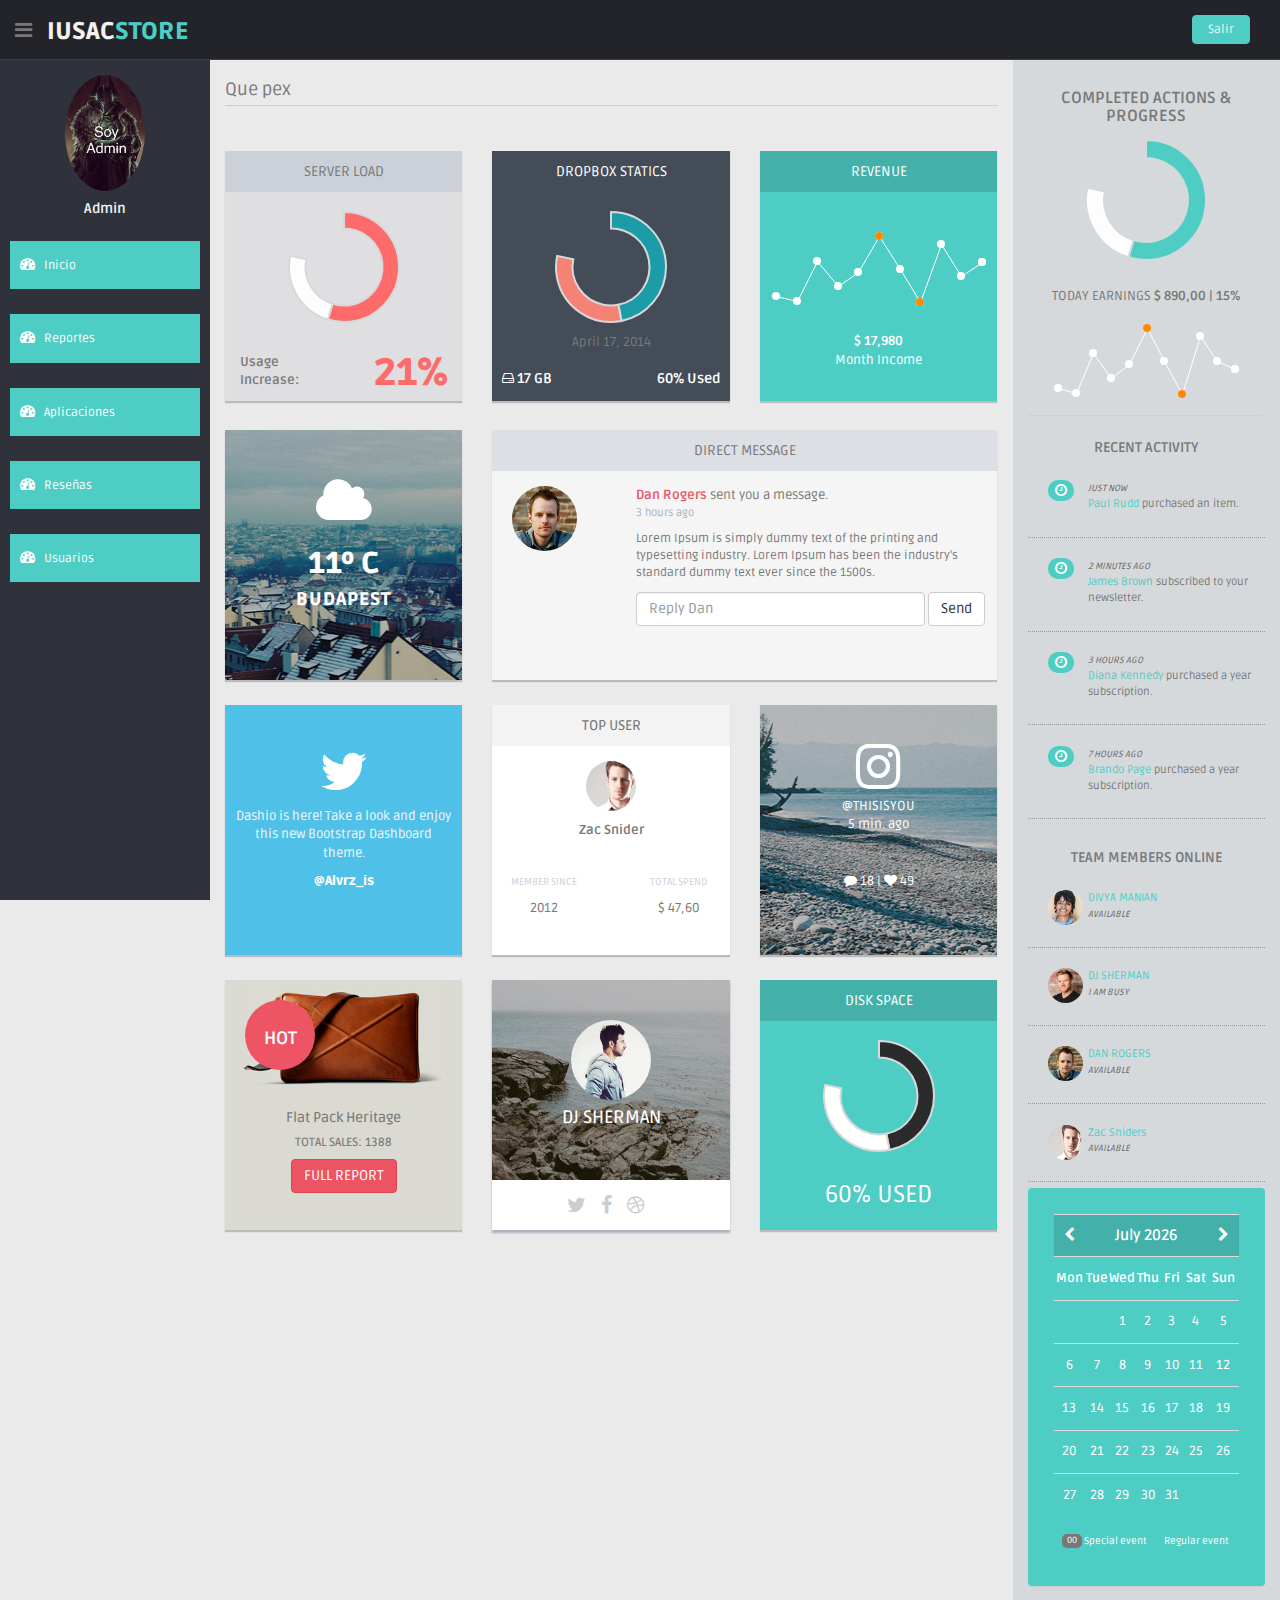
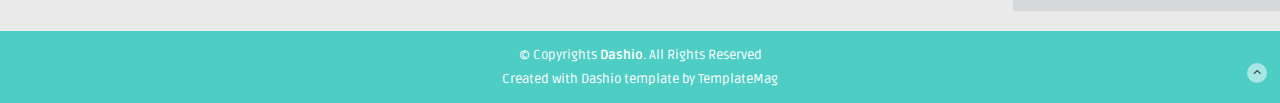
==== DashAdmin/index.html @ 2b1294bf "Front" ====
<!DOCTYPE html>
<html lang="en">

<head>
  <meta charset="utf-8">
  <meta name="viewport" content="width=device-width, initial-scale=1.0">
  <meta name="description" content="">
  <meta name="author" content="Dashboard">
  <meta name="keyword" content="Dashboard, Bootstrap, Admin, Template, Theme, Responsive, Fluid, Retina">
  <title>iUSAC</title>

  <!-- Favicons -->
  <link href="img/favicon.png" rel="icon">
  <link href="img/apple-touch-icon.png" rel="apple-touch-icon">

  <!-- Bootstrap core CSS -->
  <link href="lib/bootstrap/css/bootstrap.min.css" rel="stylesheet">
  <!--external css-->
  <link href="lib/font-awesome/css/font-awesome.css" rel="stylesheet" />
  <link rel="stylesheet" type="text/css" href="css/zabuto_calendar.css">
  <link rel="stylesheet" type="text/css" href="lib/gritter/css/jquery.gritter.css" />
  <!-- Custom styles for this template -->
  <link href="css/style.css" rel="stylesheet">
  <link href="css/style-responsive.css" rel="stylesheet">
  <script src="lib/chart-master/Chart.js"></script>

  <!-- =======================================================
    Template Name: Dashio
    Template URL: https://templatemag.com/dashio-bootstrap-admin-template/
    Author: TemplateMag.com
    License: https://templatemag.com/license/
  ======================================================= -->
</head>

<body>
  <section id="container">
    <!-- **********************************************************************************************************************************************************
        TOP BAR CONTENT & NOTIFICATIONS
        *********************************************************************************************************************************************************** -->
    <!--header start-->
    <header class="header black-bg">
      <div class="sidebar-toggle-box">
        <div class="fa fa-bars tooltips" data-placement="right" data-original-title="Toggle Navigation"></div>
      </div>
      <!--logo start-->
      <a href="index.html" class="logo"><b>iUSAC<span>STORE</span></b></a>
      <!--logo end-->
        <!--  notification start -->
        
        <!--  notification end -->
      </div>
      <div class="top-menu">
        <ul class="nav pull-right top-menu">
          <li><a class="logout" href="../Login/login.html">Salir</a></li>
        </ul>
      </div>
    </header>
    <!--header end-->
    <!-- **********************************************************************************************************************************************************
        MAIN SIDEBAR MENU
        *********************************************************************************************************************************************************** -->
    <!--sidebar start-->
    <aside>
      <div id="sidebar" class="nav-collapse ">
        <!-- sidebar menu start-->
        <ul class="sidebar-menu" id="nav-accordion">
          <p class="centered"><a href="profile.html"><img src="img/ui-sam.jpg" class="img-circle" width="80"></a></p>
          <h5 class="centered">Admin</h5>
          <li class="mt">
            <a class="active" href="index.html">
              <i class="fa fa-dashboard"></i>
              <span>Inicio</span>
              </a>
          </li>
          <li class="mt">
            <a class="active" href="Reportes.html">
              <i class="fa fa-dashboard"></i>
              <span>Reportes</span>
              </a>
          </li>
          <li class="mt">
            <a class="active" href="App.html">
              <i class="fa fa-dashboard"></i>
              <span>Aplicaciones</span>
              </a>
          </li>
          <li class="mt">
            <a class="active" href="Reseña.html">
              <i class="fa fa-dashboard"></i>
              <span>Reseñas</span>
              </a>
          </li>
          <li class="mt">
            <a class="active" href="Usuarios.html">
              <i class="fa fa-dashboard"></i>
              <span>Usuarios</span>
              </a>
          </li>
          
        </ul>
        <!-- sidebar menu end-->
      </div>
    </aside>
    <!--sidebar end-->
    <!-- **********************************************************************************************************************************************************
        MAIN CONTENT
        *********************************************************************************************************************************************************** -->
    <!--main content start-->
    <section id="main-content">
      <section class="wrapper">
        <div class="row">
          <div class="col-lg-9 main-chart">
            <!--CUSTOM CHART START -->
            <div class="border-head">
              <h3>Que pex</h3>
            </div>
            
            <!--custom chart end-->
            <div class="row mt">
              <!-- SERVER STATUS PANELS -->
              <div class="col-md-4 col-sm-4 mb">
                <div class="grey-panel pn donut-chart">
                  <div class="grey-header">
                    <h5>SERVER LOAD</h5>
                  </div>
                  <canvas id="serverstatus01" height="120" width="120"></canvas>
                  <script>
                    var doughnutData = [{
                        value: 70,
                        color: "#FF6B6B"
                      },
                      {
                        value: 30,
                        color: "#fdfdfd"
                      }
                    ];
                    var myDoughnut = new Chart(document.getElementById("serverstatus01").getContext("2d")).Doughnut(doughnutData);
                  </script>
                  <div class="row">
                    <div class="col-sm-6 col-xs-6 goleft">
                      <p>Usage<br/>Increase:</p>
                    </div>
                    <div class="col-sm-6 col-xs-6">
                      <h2>21%</h2>
                    </div>
                  </div>
                </div>
                <!-- /grey-panel -->
              </div>
              <!-- /col-md-4-->
              <div class="col-md-4 col-sm-4 mb">
                <div class="darkblue-panel pn">
                  <div class="darkblue-header">
                    <h5>DROPBOX STATICS</h5>
                  </div>
                  <canvas id="serverstatus02" height="120" width="120"></canvas>
                  <script>
                    var doughnutData = [{
                        value: 60,
                        color: "#1c9ca7"
                      },
                      {
                        value: 40,
                        color: "#f68275"
                      }
                    ];
                    var myDoughnut = new Chart(document.getElementById("serverstatus02").getContext("2d")).Doughnut(doughnutData);
                  </script>
                  <p>April 17, 2014</p>
                  <footer>
                    <div class="pull-left">
                      <h5><i class="fa fa-hdd-o"></i> 17 GB</h5>
                    </div>
                    <div class="pull-right">
                      <h5>60% Used</h5>
                    </div>
                  </footer>
                </div>
                <!--  /darkblue panel -->
              </div>
              <!-- /col-md-4 -->
              <div class="col-md-4 col-sm-4 mb">
                <!-- REVENUE PANEL -->
                <div class="green-panel pn">
                  <div class="green-header">
                    <h5>REVENUE</h5>
                  </div>
                  <div class="chart mt">
                    <div class="sparkline" data-type="line" data-resize="true" data-height="75" data-width="90%" data-line-width="1" data-line-color="#fff" data-spot-color="#fff" data-fill-color="" data-highlight-line-color="#fff" data-spot-radius="4" data-data="[200,135,667,333,526,996,564,123,890,464,655]"></div>
                  </div>
                  <p class="mt"><b>$ 17,980</b><br/>Month Income</p>
                </div>
              </div>
              <!-- /col-md-4 -->
            </div>
            <!-- /row -->
            <div class="row">
              <!-- WEATHER PANEL -->
              <div class="col-md-4 mb">
                <div class="weather pn">
                  <i class="fa fa-cloud fa-4x"></i>
                  <h2>11º C</h2>
                  <h4>BUDAPEST</h4>
                </div>
              </div>
              <!-- /col-md-4-->
              <!-- DIRECT MESSAGE PANEL -->
              <div class="col-md-8 mb">
                <div class="message-p pn">
                  <div class="message-header">
                    <h5>DIRECT MESSAGE</h5>
                  </div>
                  <div class="row">
                    <div class="col-md-3 centered hidden-sm hidden-xs">
                      <img src="img/ui-danro.jpg" class="img-circle" width="65">
                    </div>
                    <div class="col-md-9">
                      <p>
                        <name>Dan Rogers</name>
                        sent you a message.
                      </p>
                      <p class="small">3 hours ago</p>
                      <p class="message">Lorem Ipsum is simply dummy text of the printing and typesetting industry. Lorem Ipsum has been the industry's standard dummy text ever since the 1500s.</p>
                      <form class="form-inline" role="form">
                        <div class="form-group">
                          <input type="text" class="form-control" id="exampleInputText" placeholder="Reply Dan">
                        </div>
                        <button type="submit" class="btn btn-default">Send</button>
                      </form>
                    </div>
                  </div>
                </div>
                <!-- /Message Panel-->
              </div>
              <!-- /col-md-8  -->
            </div>
            <div class="row">
              <!-- TWITTER PANEL -->
              <div class="col-md-4 mb">
                <div class="twitter-panel pn">
                  <i class="fa fa-twitter fa-4x"></i>
                  <p>Dashio is here! Take a look and enjoy this new Bootstrap Dashboard theme.</p>
                  <p class="user">@Alvrz_is</p>
                </div>
              </div>
              <!-- /col-md-4 -->
              <div class="col-md-4 mb">
                <!-- WHITE PANEL - TOP USER -->
                <div class="white-panel pn">
                  <div class="white-header">
                    <h5>TOP USER</h5>
                  </div>
                  <p><img src="img/ui-zac.jpg" class="img-circle" width="50"></p>
                  <p><b>Zac Snider</b></p>
                  <div class="row">
                    <div class="col-md-6">
                      <p class="small mt">MEMBER SINCE</p>
                      <p>2012</p>
                    </div>
                    <div class="col-md-6">
                      <p class="small mt">TOTAL SPEND</p>
                      <p>$ 47,60</p>
                    </div>
                  </div>
                </div>
              </div>
              <!-- /col-md-4 -->
              <div class="col-md-4 mb">
                <!-- INSTAGRAM PANEL -->
                <div class="instagram-panel pn">
                  <i class="fa fa-instagram fa-4x"></i>
                  <p>@THISISYOU<br/> 5 min. ago
                  </p>
                  <p><i class="fa fa-comment"></i> 18 | <i class="fa fa-heart"></i> 49</p>
                </div>
              </div>
              <!-- /col-md-4 -->
            </div>
            <!-- /row -->
            <div class="row">
              <div class="col-lg-4 col-md-4 col-sm-4 mb">
                <div class="product-panel-2 pn">
                  <div class="badge badge-hot">HOT</div>
                  <img src="img/product.jpg" width="200" alt="">
                  <h5 class="mt">Flat Pack Heritage</h5>
                  <h6>TOTAL SALES: 1388</h6>
                  <button class="btn btn-small btn-theme04">FULL REPORT</button>
                </div>
              </div>
              <!-- /col-md-4 -->
              <!--  PROFILE 02 PANEL -->
              <div class="col-lg-4 col-md-4 col-sm-4 mb">
                <div class="content-panel pn">
                  <div id="profile-02">
                    <div class="user">
                      <img src="img/friends/fr-06.jpg" class="img-circle" width="80">
                      <h4>DJ SHERMAN</h4>
                    </div>
                  </div>
                  <div class="pr2-social centered">
                    <a href="#"><i class="fa fa-twitter"></i></a>
                    <a href="#"><i class="fa fa-facebook"></i></a>
                    <a href="#"><i class="fa fa-dribbble"></i></a>
                  </div>
                </div>
                <!-- /panel -->
              </div>
              <!--/ col-md-4 -->
              <div class="col-md-4 col-sm-4 mb">
                <div class="green-panel pn">
                  <div class="green-header">
                    <h5>DISK SPACE</h5>
                  </div>
                  <canvas id="serverstatus03" height="120" width="120"></canvas>
                  <script>
                    var doughnutData = [{
                        value: 60,
                        color: "#2b2b2b"
                      },
                      {
                        value: 40,
                        color: "#fffffd"
                      }
                    ];
                    var myDoughnut = new Chart(document.getElementById("serverstatus03").getContext("2d")).Doughnut(doughnutData);
                  </script>
                  <h3>60% USED</h3>
                </div>
              </div>
              <!-- /col-md-4 -->
            </div>
            <!-- /row -->
          </div>
          <!-- /col-lg-9 END SECTION MIDDLE -->
          <!-- **********************************************************************************************************************************************************
              RIGHT SIDEBAR CONTENT
              *********************************************************************************************************************************************************** -->
          <div class="col-lg-3 ds">
            <!--COMPLETED ACTIONS DONUTS CHART-->
            <div class="donut-main">
              <h4>COMPLETED ACTIONS & PROGRESS</h4>
              <canvas id="newchart" height="130" width="130"></canvas>
              <script>
                var doughnutData = [{
                    value: 70,
                    color: "#4ECDC4"
                  },
                  {
                    value: 30,
                    color: "#fdfdfd"
                  }
                ];
                var myDoughnut = new Chart(document.getElementById("newchart").getContext("2d")).Doughnut(doughnutData);
              </script>
            </div>
            <!--NEW EARNING STATS -->
            <div class="panel terques-chart">
              <div class="panel-body">
                <div class="chart">
                  <div class="centered">
                    <span>TODAY EARNINGS</span>
                    <strong>$ 890,00 | 15%</strong>
                  </div>
                  <br>
                  <div class="sparkline" data-type="line" data-resize="true" data-height="75" data-width="90%" data-line-width="1" data-line-color="#fff" data-spot-color="#fff" data-fill-color="" data-highlight-line-color="#fff" data-spot-radius="4" data-data="[200,135,667,333,526,996,564,123,890,564,455]"></div>
                </div>
              </div>
            </div>
            <!--new earning end-->
            <!-- RECENT ACTIVITIES SECTION -->
            <h4 class="centered mt">RECENT ACTIVITY</h4>
            <!-- First Activity -->
            <div class="desc">
              <div class="thumb">
                <span class="badge bg-theme"><i class="fa fa-clock-o"></i></span>
              </div>
              <div class="details">
                <p>
                  <muted>Just Now</muted>
                  <br/>
                  <a href="#">Paul Rudd</a> purchased an item.<br/>
                </p>
              </div>
            </div>
            <!-- Second Activity -->
            <div class="desc">
              <div class="thumb">
                <span class="badge bg-theme"><i class="fa fa-clock-o"></i></span>
              </div>
              <div class="details">
                <p>
                  <muted>2 Minutes Ago</muted>
                  <br/>
                  <a href="#">James Brown</a> subscribed to your newsletter.<br/>
                </p>
              </div>
            </div>
            <!-- Third Activity -->
            <div class="desc">
              <div class="thumb">
                <span class="badge bg-theme"><i class="fa fa-clock-o"></i></span>
              </div>
              <div class="details">
                <p>
                  <muted>3 Hours Ago</muted>
                  <br/>
                  <a href="#">Diana Kennedy</a> purchased a year subscription.<br/>
                </p>
              </div>
            </div>
            <!-- Fourth Activity -->
            <div class="desc">
              <div class="thumb">
                <span class="badge bg-theme"><i class="fa fa-clock-o"></i></span>
              </div>
              <div class="details">
                <p>
                  <muted>7 Hours Ago</muted>
                  <br/>
                  <a href="#">Brando Page</a> purchased a year subscription.<br/>
                </p>
              </div>
            </div>
            <!-- USERS ONLINE SECTION -->
            <h4 class="centered mt">TEAM MEMBERS ONLINE</h4>
            <!-- First Member -->
            <div class="desc">
              <div class="thumb">
                <img class="img-circle" src="img/ui-divya.jpg" width="35px" height="35px" align="">
              </div>
              <div class="details">
                <p>
                  <a href="#">DIVYA MANIAN</a><br/>
                  <muted>Available</muted>
                </p>
              </div>
            </div>
            <!-- Second Member -->
            <div class="desc">
              <div class="thumb">
                <img class="img-circle" src="img/ui-sherman.jpg" width="35px" height="35px" align="">
              </div>
              <div class="details">
                <p>
                  <a href="#">DJ SHERMAN</a><br/>
                  <muted>I am Busy</muted>
                </p>
              </div>
            </div>
            <!-- Third Member -->
            <div class="desc">
              <div class="thumb">
                <img class="img-circle" src="img/ui-danro.jpg" width="35px" height="35px" align="">
              </div>
              <div class="details">
                <p>
                  <a href="#">DAN ROGERS</a><br/>
                  <muted>Available</muted>
                </p>
              </div>
            </div>
            <!-- Fourth Member -->
            <div class="desc">
              <div class="thumb">
                <img class="img-circle" src="img/ui-zac.jpg" width="35px" height="35px" align="">
              </div>
              <div class="details">
                <p>
                  <a href="#">Zac Sniders</a><br/>
                  <muted>Available</muted>
                </p>
              </div>
            </div>
            <!-- CALENDAR-->
            <div id="calendar" class="mb">
              <div class="panel green-panel no-margin">
                <div class="panel-body">
                  <div id="date-popover" class="popover top" style="cursor: pointer; disadding: block; margin-left: 33%; margin-top: -50px; width: 175px;">
                    <div class="arrow"></div>
                    <h3 class="popover-title" style="disadding: none;"></h3>
                    <div id="date-popover-content" class="popover-content"></div>
                  </div>
                  <div id="my-calendar"></div>
                </div>
              </div>
            </div>
            <!-- / calendar -->
          </div>
          <!-- /col-lg-3 -->
        </div>
        <!-- /row -->
      </section>
    </section>
    <!--main content end-->
    <!--footer start-->
    <footer class="site-footer">
      <div class="text-center">
        <p>
          &copy; Copyrights <strong>Dashio</strong>. All Rights Reserved
        </p>
        <div class="credits">
          <!--
            You are NOT allowed to delete the credit link to TemplateMag with free version.
            You can delete the credit link only if you bought the pro version.
            Buy the pro version with working PHP/AJAX contact form: https://templatemag.com/dashio-bootstrap-admin-template/
            Licensing information: https://templatemag.com/license/
          -->
          Created with Dashio template by <a href="https://templatemag.com/">TemplateMag</a>
        </div>
        <a href="index.html#" class="go-top">
          <i class="fa fa-angle-up"></i>
          </a>
      </div>
    </footer>
    <!--footer end-->
  </section>
  <!-- js placed at the end of the document so the pages load faster -->
  <script src="lib/jquery/jquery.min.js"></script>

  <script src="lib/bootstrap/js/bootstrap.min.js"></script>
  <script class="include" type="text/javascript" src="lib/jquery.dcjqaccordion.2.7.js"></script>
  <script src="lib/jquery.scrollTo.min.js"></script>
  <script src="lib/jquery.nicescroll.js" type="text/javascript"></script>
  <script src="lib/jquery.sparkline.js"></script>
  <!--common script for all pages-->
  <script src="lib/common-scripts.js"></script>
  <script type="text/javascript" src="lib/gritter/js/jquery.gritter.js"></script>
  <script type="text/javascript" src="lib/gritter-conf.js"></script>
  <!--script for this page-->
  <script src="lib/sparkline-chart.js"></script>
  <script src="lib/zabuto_calendar.js"></script>
  
  <script type="application/javascript">
    $(document).ready(function() {
      $("#date-popover").popover({
        html: true,
        trigger: "manual"
      });
      $("#date-popover").hide();
      $("#date-popover").click(function(e) {
        $(this).hide();
      });

      $("#my-calendar").zabuto_calendar({
        action: function() {
          return myDateFunction(this.id, false);
        },
        action_nav: function() {
          return myNavFunction(this.id);
        },
        ajax: {
          url: "show_data.php?action=1",
          modal: true
        },
        legend: [{
            type: "text",
            label: "Special event",
            badge: "00"
          },
          {
            type: "block",
            label: "Regular event",
          }
        ]
      });
    });

    function myNavFunction(id) {
      $("#date-popover").hide();
      var nav = $("#" + id).data("navigation");
      var to = $("#" + id).data("to");
      console.log('nav ' + nav + ' to: ' + to.month + '/' + to.year);
    }
  </script>
</body>

</html>
---- DashAdmin/css/zabuto_calendar.css ----
/**
 * Zabuto Calendar
 */

div.zabuto_calendar {
    margin: 0;
    padding: 10px;
}

.calendar-month-header 		{font-size:116%!important;}
.calendar-month-header th 	{font-weight:600!important;}

div.zabuto_calendar .table {
    width: 100%;
    margin: 0;
    padding: 0px;
}

div.zabuto_calendar .table th,
div.zabuto_calendar .table td {
    padding: 11.9px 0px;
    text-align: center;
}

div.zabuto_calendar .table tr th,
div.zabuto_calendar .table tr td {
    background-color:;
}

div.zabuto_calendar .table tr.calendar-month-header th {
    background-color:;
}

div.zabuto_calendar .table tr.calendar-month-header th span {
    cursor: pointer;
    display: inline-block;
    padding-bottom:0px;
	
}

div.zabuto_calendar .table tr.calendar-dow-header th {
    background-color:;
}

div.zabuto_calendar .table tr:last-child {
    border-bottom: 0px solid #dddddd;
}

div.zabuto_calendar .table tr.calendar-month-header th {
    padding:10px;
	
	}

div.zabuto_calendar .table-bordered tr.calendar-month-header th {
    border-left: 0;
    border-right: 0;
}

div.zabuto_calendar .table-bordered tr.calendar-month-header th:first-child {
    border-left: 0px solid #dddddd;
}

div.zabuto_calendar div.calendar-month-navigation {
    cursor: pointer;
    margin: 0;
    padding: 0;
    padding-top:0px;
}

div.zabuto_calendar tr.calendar-dow-header th,
div.zabuto_calendar tr.calendar-dow td {
    width: 14%;
}

div.zabuto_calendar .table tr td div.day {
    margin: 0px;
    padding-top: 0px;
    padding-bottom: 0px;
}

/* actions and events */
div.zabuto_calendar .table tr td.event div.day,
div.zabuto_calendar ul.legend li.event {
    background-color:;
}

div.zabuto_calendar .table tr td.dow-clickable,
div.zabuto_calendar .table tr td.event-clickable {
    cursor: pointer;
}

/* badge */
div.zabuto_calendar .badge-today,
div.zabuto_calendar div.legend span.badge-today {
    background-color:;
    color: #ffffff;
    text-shadow: none;
}

div.zabuto_calendar .badge-event,
div.zabuto_calendar div.legend span.badge-event {
    background-color:;
    color: #ffffff;
    text-shadow: none;
}

div.zabuto_calendar .badge-event {
    font-size: 0.95em;
    padding-left: 8px;
    padding-right: 8px;
    padding-bottom: 4px;
}

/* legend */
div.zabuto_calendar div.legend {
    margin-top: 15px;
    text-align: right;
	padding-right:10px;
	padding-bottom:10px;
}

div.zabuto_calendar div.legend span {
    font-size: 10px;
    font-weight: normal;
}

div.zabuto_calendar div.legend span.legend-text:after,
div.zabuto_calendar div.legend span.legend-block:after,
div.zabuto_calendar div.legend span.legend-list:after,
div.zabuto_calendar div.legend span.legend-spacer:after {
    content: ' ';
}

div.zabuto_calendar div.legend span.legend-spacer {
    padding-left: 25px;
}

div.zabuto_calendar ul.legend > span {
    padding-left: 2px;
}

div.zabuto_calendar ul.legend {
    display: inline-block;
    list-style: none outside none;
    margin: 0;
    padding: 0;
}

div.zabuto_calendar ul.legend li {
    display: inline-block;
    height: 8px;
    width: 8px;
    margin-left: 5px;
}

div.zabuto_calendar ul.legend
div.zabuto_calendar ul.legend li:first-child {
    margin-left: 7px;
}

div.zabuto_calendar ul.legend li:last-child {
    margin-right: 5px;
}

div.zabuto_calendar div.legend span.badge {
    font-size: 0.9em;
    border-radius: 5px 5px 5px 5px;
    padding-left: 5px;
    padding-right: 5px;
    padding-top: 2px;
    padding-bottom: 3px;
}

/* responsive */
@media (max-width: 979px) {
    div.zabuto_calendar .table th,
    div.zabuto_calendar .table td {
        padding: 2px 1px;
    }
}
---- DashAdmin/css/style.css ----
/**
* Template Name: Dashio
* Template URL: https://templatemag.com/dashio-bootstrap-admin-template/
* Author: TemplateMag.com
* License: https://templatemag.com/license/
*/
/*
Template Name: DASHIO - Bootstrap 3.1.1 Admin Theme
Template Version: 1.0
Author: Carlos Alvarez
Website: http://Alvarez.is/
*/

/* Import fonts */
@import url(http://fonts.googleapis.com/css?family=Ruda:400,700,900);

/* BASIC THEME CONFIGURATION */
body {
    color: #797979;
	background: #eaeaea;
    font-family: 'Ruda', sans-serif;
    padding: 0px !important;
    margin: 0px !important;
    font-size:13px;
}

ul li {
    list-style: none;
}

a, a:hover, a:focus {
    text-decoration: none;
    outline: none;
}
::selection {

    background: #4ECDC4;
    color: #fff;
}
::-moz-selection {
    background: #4ECDC4;
    color: #fff;
}

#container {
    width: 100%;
    height: 100%;
}

/* Bootstrap Modifications */
.modal-header {
	background: #4ECDC4;
}

.modal-title {
	color: white;
}

.btn-round {
	border-radius: 20px;
	-webkit-border-radius: 20px;
}

.accordion-heading .accordion-toggle {
	display: block;
	cursor: pointer;
	border-top: 1px solid #F5F5F5;
	padding: 5px 0px;
	line-height: 28.75px;
	text-transform: uppercase;
	color: #1a1a1a;
	background-color: #ffffff;
	outline: none !important;
	text-decoration: none;
}



/*Theme Backgrounds*/

.bg-theme {
	background-color: #4ECDC4;
}

.bg-theme02 {
	background-color: #ac92ec;
}

.bg-theme03 {
  background-color: #48cfad;
}

.bg-theme04 {
  background-color: #ed5565;
}
/*Theme Buttons*/

.btn-theme {
  color: #fff;
  background-color: #4ECDC4;
  border-color: #48bcb4;
}
.btn-theme:hover,
.btn-theme:focus,
.btn-theme:active,
.btn-theme.active,
.open .dropdown-toggle.btn-theme {
  color: #fff;
  background-color: #48bcb4;
  border-color: #48bcb4;
}

.btn-theme02 {
  color: #fff;
  background-color: #ac92ec;
  border-color: #967adc;
}
.btn-theme02:hover,
.btn-theme02:focus,
.btn-theme02:active,
.btn-theme02.active,
.open .dropdown-toggle.btn-theme02 {
  color: #fff;
  background-color: #967adc;
  border-color: #967adc;
}

.btn-theme03 {
  color: #fff;
  background-color: #48cfad;
  border-color: #37bc9b;
}
.btn-theme03:hover,
.btn-theme03:focus,
.btn-theme03:active,
.btn-theme03.active,
.open .dropdown-toggle.btn-theme03 {
  color: #fff;
  background-color: #37bc9b;
  border-color: #37bc9b;
}

.btn-theme04 {
  color: #fff;
  background-color: #ed5565;
  border-color: #da4453;
}
.btn-theme04:hover,
.btn-theme04:focus,
.btn-theme04:active,
.btn-theme04.active,
.open .dropdown-toggle.btn-theme04 {
  color: #fff;
  background-color: #da4453;
  border-color: #da4453;
}

.btn-clear-g {
	color: #48bcb4;
	background: transparent;
	border-color: #48bcb4;
}

.btn-clear-g:hover {
	color: white;
}

hr {
  margin-top: 20px;
  margin-bottom: 20px;
  border: 0;
  border-top: 1px solid #797979;
}



/*Helpers*/

.centered {
	text-align: center;
}

.goleft {
	text-align: left;
}

.goright {
	text-align: right;
}

.mt {
	margin-top: 25px;
}

.mb {
	margin-bottom: 25px;
}


.no-padding {
	padding: 0 !important;
}

.no-margin {
	margin: 0 !important;
}

/*Exclusive Theme Colors Configuration*/

.label-theme {
	background-color: #4ECDC4;
}

.bg-theme {
	background-color: #4ECDC4;
}

ul.top-menu > li > .logout {
	color: #f2f2f2;
	font-size: 12px;
	border-radius: 4px;
	-webkit-border-radius: 4px;
	border: 1px solid #64c3c2 !important;
	padding: 5px 15px;
	margin-right: 15px;
	background: #4ECDC4;
	margin-top: 15px;
}


/*sidebar navigation*/

#sidebar {
    width: 210px;
    height: 100%;
    position: fixed;
    background: #2f323a;
}

#sidebar h5 {
	color: #f2f2f2;
	font-weight: 700;
}

#sidebar ul li {
    position: relative;
}

#sidebar .sub-menu > .sub li  {
    padding-left: 32px;
}

#sidebar .sub-menu > .sub li:last-child {
    padding-bottom: 10px;
}

/*LEFT NAVIGATION ICON*/
.dcjq-icon {
    height:17px;
    width:17px;
    display:inline-block;
    background: url("../img/nav-expand.png") no-repeat top;
    border-radius:3px;
    -moz-border-radius:3px;
    -webkit-border-radius:3px;
    position:absolute;
    right:10px;
    top:15px;
}
.active .dcjq-icon {
    background: url("../img/nav-expand.png") no-repeat bottom;
    border-radius:3px;
    -moz-border-radius:3px;
    -webkit-border-radius:3px;
}
/*---*/

.nav-collapse.collapse {
    display: inline;
}

ul.sidebar-menu , ul.sidebar-menu li ul.sub{
    margin: -2px 0 0;
    padding: 0;
}

ul.sidebar-menu {
    margin-top: 75px;
}

#sidebar > ul > li > ul.sub {
    display: none;
}

#sidebar > ul > li.active > ul.sub, #sidebar > ul > li > ul.sub > li > a {
    display: block;
}

ul.sidebar-menu li ul.sub li{
    background: #2f323a;
    margin-bottom: 0;
    margin-left: 0;
    margin-right: 0;
}

ul.sidebar-menu li ul.sub li:last-child{
    border-radius: 0 0 4px 4px;
    -webkit-border-radius: 0 0 4px 4px;
}

ul.sidebar-menu li ul.sub li a {
    font-size: 12px;
    padding: 6px 0;
    line-height: 35px;
    height: 35px;
    -webkit-transition: all 0.3s ease;
    -moz-transition: all 0.3s ease;
    -o-transition: all 0.3s ease;
    -ms-transition: all 0.3s ease;
    transition: all 0.3s ease;
    color: #aeb2b7;
}

ul.sidebar-menu li ul.sub li a:hover {
	color: white;
	background: transparent;
}

ul.sidebar-menu li ul.sub li.active a {
    color: #4ECDC4;
    -webkit-transition: all 0.3s ease;
    -moz-transition: all 0.3s ease;
    -o-transition: all 0.3s ease;
    -ms-transition: all 0.3s ease;
    transition: all 0.3s ease;
    display: block;
}

ul.sidebar-menu li{
    /*line-height: 20px !important;*/
    margin-bottom: 5px;
    margin-left:10px;
    margin-right:10px;
}

ul.sidebar-menu li.sub-menu{
    line-height: 15px;
}

ul.sidebar-menu li a span{
    display: inline-block;
}

ul.sidebar-menu li a{
    color: #aeb2b7;
    text-decoration: none;
    display: block;
    padding: 15px 0 15px 10px;
    font-size: 12px;
    outline: none;
    -webkit-transition: all 0.3s ease;
    -moz-transition: all 0.3s ease;
    -o-transition: all 0.3s ease;
    -ms-transition: all 0.3s ease;
    transition: all 0.3s ease;
}

ul.sidebar-menu li a.active, ul.sidebar-menu li a:hover, ul.sidebar-menu li a:focus {
    background: #4ECDC4;
    color: #fff;
    display: block;

    -webkit-transition: all 0.3s ease;
    -moz-transition: all 0.3s ease;
    -o-transition: all 0.3s ease;
    -ms-transition: all 0.3s ease;
    transition: all 0.3s ease;
}


ul.sidebar-menu li a i {
    font-size: 15px;
    padding-right: 6px;
}

ul.sidebar-menu li a:hover i, ul.sidebar-menu li a:focus i {
    color: #fff;
}

ul.sidebar-menu li a.active i {
    color: #fff;
}


.mail-info, .mail-info:hover {
    margin: -3px 6px 0 0;
    font-size: 11px;
}

/* MAIN CONTENT CONFIGURATION */
#main-content {
    margin-left: 210px;
}

.header, .footer {
    min-height: 60px;
    padding: 0 15px;
}

.header {
    position: fixed;
    left: 0;
    right: 0;
    z-index: 1002;
}

.black-bg {
    background: #22242a;
    border-bottom: 1px solid #393d46;
}

.wrapper {
    display: inline-block;
    margin-top: 60px;
    padding-left: 15px;
    padding-right: 15px;
    padding-bottom: 15px;
    padding-top: 0px;
    width: 100%;
}

a.logo {
    font-size: 24px;
    color: #f2f2f2;
    float: left;
    margin-top: 15px;
    text-transform: uppercase;
}

a.logo b {
    font-weight: 900;
}

a.logo:hover, a.logo:focus {
    text-decoration: none;
    outline: none;
}

a.logo span {
    color: #4ECDC4;
}


/*notification*/
#top_menu .nav > li, ul.top-menu > li {
    float: left;
}

.notify-row {
    float: left;
    margin-top: 15px;
    margin-left: 92px;
}

.notify-row .notification span.label {
    display: inline-block;
    height: 18px;
    width: 20px;
    padding: 5px;
}

ul.top-menu > li > a {
    color: #666666;
    font-size: 16px;
    border-radius: 4px;
    -webkit-border-radius: 4px;
    border:1px solid #666666 !important;
    padding: 2px 6px;
    margin-right: 15px;
}

ul.top-menu > li > a:hover, ul.top-menu > li > a:focus {
    border:1px solid #b6b6b6 !important;
    background-color: transparent !important;
    border-color: #b6b6b6 !important;
    text-decoration: none;
    border-radius: 4px;
    -webkit-border-radius: 4px;
    color: #b6b6b6 !important;
}

.notify-row .badge {
    position: absolute;
    right: -10px;
    top: -10px;
    z-index: 100;
}

.dropdown-menu.extended {
    max-width: 300px !important;
    min-width: 160px !important;
    top: 42px;
    width: 235px !important;
    padding: 0;
    box-shadow: 0 2px 5px rgba(0, 0, 0, 0.176) !important;
    border: none !important;
    border-radius: 4px;
    -webkit-border-radius: 4px;
}

@media screen and (-webkit-min-device-pixel-ratio:0) {
    /* Safari and Chrome */
    .dropdown-menu.extended  {
        box-shadow: 0 2px 8px rgba(0, 0, 0, 0.176) !important;
    };
    }

.dropdown-menu.extended li p {
    background-color: #F1F2F7;
    color: #666666;
    margin: 0;
    padding: 10px;
    border-radius: 4px 4px 0px 0px;
    -webkit-border-radius: 4px 4px 0px 0px;
}

.dropdown-menu.extended li p.green {
    background-color: #4ECDC4;
    color: #fff;
}

.dropdown-menu.extended li p.yellow {
    background-color: #fcb322;
    color: #fff;
}

.dropdown-menu.extended li a {
    border-bottom: 1px solid #EBEBEB !important;
    font-size: 12px;
    list-style: none;
}

.dropdown-menu.extended li a {
    padding: 15px 10px !important;
    width: 100%;
    display: inline-block;
}

.dropdown-menu.extended li a:hover {
    background-color: #F7F8F9 !important;
    color: #2E2E2E;
}

.dropdown-menu.tasks-bar .task-info .desc {
    font-size: 13px;
    font-weight: normal;
}

.dropdown-menu.tasks-bar .task-info .percent {
    display: inline-block;
    float: right;
    font-size: 13px;
    font-weight: 600;
    padding-left: 10px;
    margin-top: -4px;
}

.dropdown-menu.extended .progress {
    margin-bottom: 0 !important;
    height: 10px;
}

.dropdown-menu.inbox li a .photo img {
    border-radius: 2px 2px 2px 2px;
    float: left;
    height: 40px;
    margin-right: 4px;
    width: 40px;
}

.dropdown-menu.inbox li a .subject {
    display: block;
}

.dropdown-menu.inbox li a .subject .from {
    font-size: 12px;
    font-weight: 600;
}

.dropdown-menu.inbox li a .subject .time {
    font-size: 11px;
    font-style: italic;
    font-weight: bold;
    position: absolute;
    right: 5px;
}

.dropdown-menu.inbox li a .message {
    display: block !important;
    font-size: 11px;
}

.top-nav  {
    margin-top: 7px;
}

.top-nav ul.top-menu > li .dropdown-menu.logout {
    width: 268px !important;

}

.top-nav li.dropdown .dropdown-menu {
    float: right;
    right: 0;
    left: auto;
}

.dropdown-menu.extended.logout > li {
    float: left;
    text-align: center;
    width: 33.3%;
}

.dropdown-menu.extended.logout > li:last-child {
    float: left;
    text-align: center;
    width: 100%;
    background: #a9d96c;
    border-radius: 0 0 3px 3px;
}

.dropdown-menu.extended.logout > li:last-child > a, .dropdown-menu.extended.logout > li:last-child > a:hover {
    color: #fff;
    border-bottom: none !important;
    text-transform: uppercase;
}

.dropdown-menu.extended.logout > li:last-child > a:hover > i{
    color: #fff;
}

.dropdown-menu.extended.logout > li > a {
    color: #a4abbb;
    border-bottom: none !important;
}

.full-width .dropdown-menu.extended.logout > li > a:hover {
    background: none !important;
    color: #50c8ea !important;
}

.dropdown-menu.extended.logout > li > a:hover {
    background: none !important;
}

.dropdown-menu.extended.logout > li > a:hover i {
    color: #50c8ea;
}

.dropdown-menu.extended.logout > li > a i {
    font-size: 17px;
}

.dropdown-menu.extended.logout > li > a > i {
    display: block;
}

.top-nav ul.top-menu > li > a {
    border: 1px solid #eeeeee;
    border-radius: 4px;
    -webkit-border-radius: 4px;
    padding: 6px;
    background: none;
    margin-right: 0;
}
.top-nav ul.top-menu > li {
    margin-left: 10px;
}

.top-nav ul.top-menu > li > a:hover, .top-nav ul.top-menu > li > a:focus {
    border:1px solid #F1F2F7;
    background: #F1F2F7;

}

.top-nav .dropdown-menu.extended.logout {
    top: 50px;
}

.top-nav .nav .caret {
    border-bottom-color: #A4AABA;
    border-top-color: #A4AABA;
}
.top-nav ul.top-menu > li > a:hover .caret {
    border-bottom-color: #000;
    border-top-color: #000;
}

.log-arrow-up {
    background: url("../img/arrow-up.png") no-repeat;
    width: 20px;
    height: 11px;
    position: absolute;
    right: 20px;
    top: -10px;
}

/*----*/

.notify-arrow {
    border-style: solid;
    border-width: 0 9px 9px;
    height: 0;
    margin-top: 0;
    opacity: 0;
    position: absolute;
    left: 7px;
    top: -18px;
    transition: all 0.25s ease 0s;
    width: 0;
    z-index: 10;
    margin-top: 10px;
    opacity: 1;
}

.notify-arrow-yellow {
    border-color: transparent transparent #FCB322;
    border-bottom-color: #FCB322 !important;
    border-top-color: #FCB322 !important;
}
.notify-arrow-green {
    border-color: transparent transparent #4ECDC4;
    border-bottom-color: #4ECDC4 !important;
    border-top-color: #4ECDC4 !important;
}



/*--sidebar toggle---*/

.sidebar-toggle-box {
    float: left;
    padding-right: 15px;
    margin-top: 20px;
}

.sidebar-toggle-box .fa-bars {
    cursor: pointer;
    display: inline-block;
    font-size: 20px;
}


.sidebar-closed > #sidebar > ul {
    display: none;
}

.sidebar-closed #main-content {
    margin-left: 0px;
}

.sidebar-closed #sidebar {
    margin-left: -180px;
}


/* Dash Side */

.ds {
	background: #d6d9dc;
	padding-top: 20px;
}

.ds h4 {
	font-size: 14px;
	font-weight: 700;
}

.ds i {
	font-size: 14px;
}

.ds .desc {
	border-bottom: 1px dotted #979797;
	display: inline-block;
	padding: 15px 0;
	width: 100%;
}

.ds .desc:hover {
	background: #ffffff;
}

.ds .thumb {
	width: 30px;
	margin: 0 10px 0 20px;
	display: block;
	float: left;
}

.ds .details {
	width: 170px;
	float: left;
}

.ds > .desc p {
	font-size: 11px;
}

.ds p > muted {
	font-size: 9px;
	text-transform: uppercase;
	font-style: italic;
	color: #666666
}

.ds a {
	color: #4ECDC4;
}

/* MAIN CHART CONFIGURATION */
.main-chart {
	padding-top: 20px;
}

.border-head h3 {
    border-bottom: 1px solid #c9cdd7;
    margin-top: 0;
    margin-bottom: 20px;
    padding-bottom: 5px;
    font-weight: normal;
    font-size: 18px;
    display: inline-block;
    width: 100%;
    font-weight: 300;
}

.custom-bar-chart {
    height: 290px;
    margin-top: 20px;
    margin-left: 10px;
    position: relative;
    border-bottom: 1px solid #c9cdd7;
}

.custom-bar-chart .bar {
    height: 100%;
    position: relative;
    width: 6%;
    margin: 0px 4%;
    float: left;
    text-align: center;
    z-index: 10;
}

.custom-bar-chart .bar .title {
    position: absolute;
    bottom: -30px;
    width: 100%;
    text-align: center;
    font-size: 11px;
}

.custom-bar-chart .bar .value {
    position: absolute;
    bottom: 0;
    background: #4ECDC4;
    color: #4ECDC4;
    width: 100%;
    -webkit-border-radius: 5px 5px 0 0;
    -moz-border-radius: 5px 5px 0 0;
    border-radius: 5px 5px 0 0;
    -webkit-transition: all .3s ease;
    -moz-transition: all .3s ease;
    -ms-transition: all .3s ease;
    -o-transition: all .3s ease;
    transition: all .3s ease;
}



.custom-bar-chart .bar .value:hover {
    background: #2f2f2f;
    color: #fff;
}

.y-axis {
    color: #555555;
    position: absolute;
    text-align: left;
    width: 100%;
    font-size: 11px;
}

.y-axis li {
    border-top: 1px dashed #dbdce0;
    display: block;
    height: 58px;
    width: 100%;
}

.y-axis li:last-child {
    border-top: none;
}

.y-axis li span {
    display: block;
    margin: -10px 0 0 -60px;
    padding: 0 10px;
    width: 40px;
}


/*Donut Chart Main Page Conf*/
.donut-main {
	display: block;
	text-align: center;
}

.donut-main h4 {
	font-weight: 700;
	font-size: 16px;
}

/* *************************************************************************************
PANELS CONFIGURATIONS
*************************************************************************************** */

/*Panel Size*/

.pn {
	height: 250px;
	box-shadow: 0 2px 1px rgba(0, 0, 0, 0.2);
}


/*Grey Panel*/

.grey-panel {
	text-align: center;
	background: #dfdfe1;
}
.grey-panel .grey-header {
	background: #ccd1d9;
	padding: 3px;
	margin-bottom: 15px;
}
.grey-panel h5 {
	font-weight: 200;
	margin-top: 10px;
}
.grey-panel p {
	margin-left: 5px;
}
/* Specific Conf for Donut Charts*/
.donut-chart p {
	margin-top: 20px;
	font-weight: 700;
	margin-left: 15px;
}
.donut-chart h2 {
	font-weight: 900;
	color: #FF6B6B;
	font-size: 38px;
}

/* Dark Blue*/

.darkblue-panel {
	text-align: center;
	background: #444c57;
}
.darkblue-panel .darkblue-header {
	background: transparent;
	padding: 3px;
	margin-bottom: 15px;
}
.darkblue-panel h1 {
	color: #f2f2f2;
}
.darkblue-panel h5 {
	font-weight: 200;
	margin-top: 10px;
	color: white;
}
.darkblue-panel footer {
	color: white;
}
.darkblue-panel footer h5 {
	margin-left:10px;
	margin-right: 10px;
	font-weight: 700;
}

/*Green Panel*/
.green-panel {
	text-align: center;
	background: #4ECDC4;
}
.green-panel .green-header {
	background: #43b1a9;
	padding: 3px;
	margin-bottom: 15px;
}
.green-panel h5 {
	color: white;
	font-weight: 200;
	margin-top: 10px;
}
.green-panel h3 {
	color: white;
	font-weight: 100;
}
.green-panel p {
	color: white;
}

/*White Panel */
.white-panel {
	text-align: center;
	background: #ffffff;
}
.white-panel .white-header {
	background: #f3f3f3;
	padding: 3px;
	margin-bottom: 15px;
}
.white-panel .small {
	font-size: 10px;
	color: #ccd1d9;
}

/*STOCK CARD Panel*/
.card {
  background: white;
  box-shadow: 0 2px 1px rgba(0, 0, 0, 0.2);
  margin-bottom: 1em;
  height: 250px;
}
.stock .stock-chart {
  background: #00c5de;
}
.stock .stock-chart #chart {
    height: 10.7em;
    background: url(http://i.imgbox.com/abmuNQx2) center bottom no-repeat;
}
.stock .current-price {
  background: #1d2122;
  padding: 10px;
}
.stock .current-price .info abbr {
    display: block;
    color: #f8f8f8;
    font-size: 1.5em;
    font-weight: 600;
    margin-top: 0.18em;
}
.stock .current-price .changes {
    text-align: right;
}
.stock .changes .up {
	color: #4fd98b
}
.stock .current-price .changes .value {
      font-size: 1.8em;
      font-weight: 700;
}
.stock .summary {
    color: #2f2f2f;
    display: block;
    background: #f2f2f2;
    padding: 10px;
	text-align: center;
}
.stock .summary strong {
	font-weight: 900;
	font-size: 14px;
}

/*Content Panel*/
.content-panel {
	background: #ffffff;
	box-shadow: 0px 3px 2px #aab2bd;
	padding-top: 15px;
	padding-bottom: 5px;
}
.content-panel h4 {
	margin-left: 10px;
}

/*WEATHER PANELS*/

/* Weather 1 */
.weather {
	background: url(../img/weather.jpg) no-repeat center top;
	text-align: center;
	background-position: center center;
}
.weather i {
	color: white;
	margin-top: 45px;
}
.weather h2 {
	color: white;
	font-weight: 900;
}
.weather h4 {
	color: white;
	font-weight: 900;
	letter-spacing: 1px;
}

/* Weather 2 */
.weather-2 {
	background: #e9f0f4;
}
.weather-2 .weather-2-header {
	background: #54bae6;
	padding-top: 5px;
	margin-bottom: 5px;
}
.weather-2 .weather-2-header p {
	color: white;
	margin-left: 5px;
	margin-right: 5px;
}
.weather-2 .weather-2-header p small {
	font-size: 10px;
}
.weather-2 .data {
	margin-right: 10px;
	margin-left: 10px;
	color: #272b34;
}
.weather-2 .data h5 {
	margin-top: 0px;
	font-weight: lighter;
}
.weather-2 .data h1{
	margin-top: 2px;
}

/* Weather 3 */
.weather-3 {
	background: #ffcf00;
}

.weather-3 i {
	color: white;
	margin-top: 30px;
	font-size: 70px;
}
.weather-3 h1 {
	margin-top: 10px;
	color: white;
	font-weight: 900;
}
.weather-3 .info {
	background: #f2f2f2;
}
.weather-3 .info i {
	font-size: 15px;
	color: #c2c2c2;
	margin-bottom: 0px;
	margin-top: 10px;
}
.weather-3 .info h3 {
	font-weight: 900;
	margin-bottom: 0px;
}
.weather-3 .info p {
	margin-left: 10px;
	margin-right: 10px;
	margin-bottom: 16px;
	color: #c2c2c2;
	font-size: 15px;
	font-weight: 700;
}


/* Message Panel */
.message-p {
	background: #f5f5f5;
}
.message-p .message-header {
	background: #dcdfe3;
	padding: 3px;
	margin-bottom: 15px;
	text-align: center;
}
.message-p h5 {
	font-weight: 200;
	margin-top: 10px;
}
.message-p p {
	margin-left: 10px;
}
.message-p .small {
	font-size: 11px;
	color: #aab2bd;
	margin-top: -10px;
}
.message-p name {
	color: #ed5565;
	font-weight: 700;
}
.message-p .message {
	font-size: 12px;
}
.message-p .form-inline {
	margin-left: 10px;
}
.message-p .form-inline .form-group {
	width: 80%;
}
.message-p .form-inline .form-control {
	width: 100%
}

/*Twitter Panel*/
.twitter-panel {
	background: #4fc1e9;
	text-align: center;
}
.twitter-panel i {
	color: white;
	margin-top: 40px;
}
.twitter-panel p {
	color: #f5f5f5;
	margin: 10px;
}
.twitter-panel .user {
	color: white;
	font-weight: 900;
}


/* Instagram Panel*/
.instagram-panel {
	background: url(../img/instagram.jpg) no-repeat center top;
	text-align: center;
	background-position: center center;
}
.instagram-panel i {
	color: white;
	margin-top: 35px;
}
.instagram-panel p {
	margin: 5px;
	color: white;
}

/* Product Panel */
.product-panel {
	background: #dadad2;
	text-align: center;
	padding-top: 50px;
	height: 100%;
}

/* Product Panel 2*/
.product-panel-2 {
	background: #dadad2;
	text-align: center;
}
.product-panel-2 .badge {
	position: absolute;
	top: 20px;
	left: 35px;
}
.badge-hot {
	background: #ed5565;
	width: 70px;
	height: 70px;
	line-height: 70px;
	font-size: 18px;
	color: #fff;
	text-align: center;
	border-radius: 100%;
}

/* Soptify Panel */
#spotify {
	background: url(../img/lorde.jpg) no-repeat center top;
	margin-top: -15px;
	background-attachment: relative;
	background-position: center center;
	min-height: 220px;
	width: 100%;
    -webkit-background-size: 100%;
    -moz-background-size: 100%;
    -o-background-size: 100%;
    background-size: 100%;
    -webkit-background-size: cover;
    -moz-background-size: cover;
    -o-background-size: cover;
    background-size: cover;
}
#spotify .btn-clear-g {
	top: 15%;
	right: 10px;
	position: absolute;
	margin-top: 5px;
}
#spotify .sp-title {
	bottom: 15%;
	left: 25px;
	position: absolute;
	color: #efefef;
}
#spotify .sp-title h3 {
	font-weight: 900;
}
#spotify .play{
	bottom: 18%;
	right: 25px;
	position: absolute;
	color: #efefef;
	font-size: 20px
}
.followers {
	margin-left: 5px;
	margin-top: 5px;
}

/* BLOG PANEL */
#blog-bg {
	background: url(../img/blog-bg.jpg) no-repeat center top;
	margin-top: -15px;
	background-attachment: relative;
	background-position: center center;
	min-height: 150px;
	width: 100%;
    -webkit-background-size: 100%;
    -moz-background-size: 100%;
    -o-background-size: 100%;
    background-size: 100%;
    -webkit-background-size: cover;
    -moz-background-size: cover;
    -o-background-size: cover;
    background-size: cover;
}
#blog-bg .badge {
	position: absolute;
	top: 20px;
	left: 35px;
}
.badge-popular {
	background: #3498db;
	width: 70px;
	height: 70px;
	line-height: 70px;
	font-size: 13px;
	color: #fff;
	text-align: center;
	border-radius: 100%;
}
.blog-title {
	background: rgba(0,0,0,0.5);
	bottom: 100px;
	padding: 6px;
	color: white;
	font-weight: 700;
	position: absolute;
	display: block;
	width: 120px;
}
.blog-text {
	margin-left: 8px;
	margin-right: 8px;
	margin-top: 15px;
	font-size: 12px;
}

/* Calendar Configuration */
#calendar {
	color: white;
	padding: 0px !important;
}
.calendar-month-header {
	background: #43b1a9;
}

/* TODO PANEL */
.steps{
  display: block;
}
.steps input[type=checkbox] {
  display: none;
}
.steps input[type=submit]{
  background: #f1783c;
  border: none;
  padding: 0px;
  margin: 0 auto;
  width: 100%;
  height: 55px;
  color: white;
  text-transform: uppercase;
  font-weight: 900;
  font-size: 11px;
  letter-spacing: 1px;
  cursor: pointer;
  transition: background 0.5s ease
}
.steps input[type=submit]:hover{
  background: #8fde9c;
}
.steps label{
  background: #393D40;
  height: 65px;
  line-height: 65px;
  width: 100%;
  display: block;
  border-bottom: 1px solid #44494e;
  color: #889199;
  text-transform: uppercase;
  font-weight: 900;
  font-size: 11px;
  letter-spacing: 1px;
  text-indent: 52px;
  cursor: pointer;
  transition: all 0.7s ease;
  margin: 0px;
}
.steps label:before{
  content:"";
  width: 12px;
  height: 12px;
  display: block;
  position: absolute;
  margin: 26px 0px 0px 18px;
  border-radius: 100%;
  transition: border 0.7s ease
}
.steps label:hover{
  background: #2B2E30;
  color: #46b7e5
}
.steps label:hover:before{
  border: 1px solid #46b7e5;
}
#op1:checked ~ label[for=op1]:before,
#op2:checked ~ label[for=op2]:before,
#op3:checked ~ label[for=op3]:before{
  border: 2px solid #96c93c;
  background: url('[data-uri]') no-repeat center center;
}

/* PROFILE PANELS */
/* Profile 01*/
#profile-01 {
	background: url(../img/profile-01.jpg) no-repeat center top;
	margin-top: -15px;
	background-attachment: relative;
	background-position: center center;
	min-height: 150px;
	width: 100%;
    -webkit-background-size: 100%;
    -moz-background-size: 100%;
    -o-background-size: 100%;
    background-size: 100%;
    -webkit-background-size: cover;
    -moz-background-size: cover;
    -o-background-size: cover;
    background-size: cover;
}
#profile-01 h3 {
	color: white;
	padding-top: 50px;
	margin: 0px;
	text-align: center;
}
#profile-01 h6 {
	color: white;
	text-align: center;
	margin-bottom: 0px;
	font-weight: 900;
}
.profile-01 {
	background: #4ECDC4;
	height: 50px;
}
.profile-01:hover {
	background: #2f2f2f;
  -webkit-transition: background-color 0.6s;
  -moz-transition: background-color 0.6s;
  -o-transition: background-color 0.6s;
  transition: background-color 0.6s;
  cursor: pointer;
}
.profile-01 p {
	color: white;
	padding-top: 15px;
	font-weight: 400;
	font-size: 15px;
}

/* Profile 02*/
#profile-02 {
	background: url(../img/profile-02.jpg) no-repeat center top;
	margin-top: -15px;
	background-attachment: relative;
	background-position: center center;
	min-height: 200px;
	width: 100%;
    -webkit-background-size: 100%;
    -moz-background-size: 100%;
    -o-background-size: 100%;
    background-size: 100%;
    -webkit-background-size: cover;
    -moz-background-size: cover;
    -o-background-size: cover;
    background-size: cover;
}
#profile-02 .user {
	padding-top: 40px;
	text-align: center;
}
#profile-02 h4 {
	color: white;
	margin:0px;
	padding-top: 8px;
}
.pr2-social a {
	color: #cdcdcd;
}
.pr2-social a:hover {
	color: #4ECDC4;
}
.pr2-social i {
	margin-top: 15px;
	margin-right: 12px;
	font-size: 20px;
}


/*spark line*/
.chart {
    display: inline-block;
    text-align: center;
    width: 100%;
}
.chart .heading {
    text-align: left;
}
.chart .heading span {
    display: block;
}
.panel.green-chart .chart-tittle {
    font-size: 16px;
    padding: 15px;
    display: inline-block;
    font-weight:normal;
    background: #99c262;
    width: 100%;
    -webkit-border-radius: 0px 0px 4px 4px;
    border-radius: 0px 0px 4px 4px;
}
#barchart {
    margin-bottom: -15px;
    display: inline-block;
}
.panel.green-chart .chart-tittle .value {
    float: right;
    color: #c0f080;
}
.panel.green-chart {
    background: #a9d96c;
    color: #fff;
}
.panel.terques-chart {
    background: transparent;
    color: #797979;
}
.panel.terques-chart .chart-tittle .value {
    float: right;
    color: #fff;
}
.panel.terques-chart .chart-tittle .value a {
    color: #2f2f2f;
    font-size: 12px;
}
.panel.terques-chart .chart-tittle .value a:hover, .panel.terques-chart .chart-tittle .value a.active {
    color: #4ECDC4;
    font-size: 12px;
}
.panel.terques-chart .chart-tittle {
    font-size: 16px;
    padding: 15px;
    display: inline-block;
    font-weight:normal;
    background: #39b7ac;
    width: 100%;
    -webkit-border-radius: 0px 0px 4px 4px;
    border-radius: 0px 0px 4px 4px;
}
.inline-block {
    display: inline-block;
}

/* showcase background */
.showback {
	background: #ffffff;
	padding: 15px;
	margin-bottom: 15px;
	box-shadow: 0px 3px 2px #aab2bd;
}

/* Font Awesome Showcase */
.fontawesome-list .fa-hover a {
	display: block;
	color: #222;
	line-height: 32px;
	height: 32px;
	padding-left: 10px;
	border-radius: 4px;
}

.fontawesome-list i {
	margin-right: 8px;
}

/* Grid Showcase*/

	margin-bottom: 15px;
}

.show-grid [class^=col-] {
	padding-top: 10px;
	padding-bottom: 10px;
	background-color: #ccc;
	border: 1px solid #ddd;
}

.show-grid [class^=col-]:hover {
	background-color: white;
}

/* Calendar Events - Calendar.html*/
.external-event {
	cursor: move;
	display: inline-block !important;
	margin-bottom: 7px !important;
	margin-right: 7px !important;
	padding: 10px;
}

.drop-after {
	padding-top: 15px;
	margin-top: 15px;
	border-top: 1px solid #ccc;
}

.fc-state-default, .fc-state-default .fc-button-inner {
	background: #f2f2f2;
}

.fc-state-active .fc-button-inner {
	background: #FFFFFF;
}

/* Gallery Configuration */
.photo-wrapper {
  display: block;
  position: relative;
  overflow: hidden;
  background-color: #4ECDC4;
  -webkit-transition: background-color 0.4s;
  -moz-transition: background-color 0.4s;
  -o-transition: background-color 0.4s;
  transition: background-color 0.4s;
}
.project .overlay {
  position: absolute;
  text-align: center;
  color: #fff;
  opacity: 0;
  filter: alpha(opacity=0);
  -webkit-transition: opacity 0.4s;
  -moz-transition: opacity 0.4s;
  -o-transition: opacity 0.4s;
  transition: opacity 0.4s;

}

.project:hover .photo-wrapper {
  background-color: #4ECDC4;
	background-image:url(../img/zoom.png);
	background-repeat:no-repeat;
	background-position:center;
	top: 0;
	bottom: 0;
	left: 0;
	right: 0;
	position: relative;
}
.project:hover .photo {
  opacity: 10;
  filter: alpha(opacity=4000);
  opacity: 0.1;
  filter: alpha(opacity=40);
}
.project:hover .overlay {
  opacity: 100;
  filter: alpha(opacity=10000);
  opacity: 1;
  filter: alpha(opacity=100);
}



/* EZ Checklist */
.ez-checkbox {
	margin-right: 5px;
}

.ez-checkbox, .ez-radio {
	height: 20px;
	width: 20px;
}

.brand-highlight {
background: #fffbcc !important;
}


/* FORMS CONFIGURATION */
.form-panel {
	background: #ffffff;
	margin: 10px;
	padding: 10px;
	box-shadow: 0px 3px 2px #aab2bd;
	text-align: left;
}

label {
	font-weight: 400;
}

.form-horizontal.style-form .form-group {
	border-bottom: 1px solid #eff2f7;
	padding-bottom: 15px;
	margin-bottom: 15px;
}

.round-form {
	border-radius: 500px;
	-webkit-border-radius: 500px;
}

@media (min-width: 768px) {
		.form-horizontal .control-label {
		text-align: left;
	}
}

#focusedInput {
	border: 1px solid #ed5565;
	box-shadow: none;
}

.add-on {
	float: right;
	margin-top: -37px;
	padding: 3px;
	text-align: center;
}

.add-on .btn {
	height: 34px;
}

/* TOGGLE CONFIGURATION */
.has-switch {
    border-radius: 30px;
    -webkit-border-radius: 30px;
    display: inline-block;
    cursor: pointer;
    line-height: 1.231;
    overflow: hidden;
    position: relative;
    text-align: left;
    width: 80px;
    -webkit-mask: url('../img/mask.png') 0 0 no-repeat;
    mask: url('../img/mask.png') 0 0 no-repeat;
    -webkit-user-select: none;
    -moz-user-select: none;
    -ms-user-select: none;
    -o-user-select: none;
    user-select: none;
}
.has-switch.deactivate {
    opacity: 0.5;
    filter: alpha(opacity=50);
    cursor: default !important;
}
.has-switch.deactivate label,
.has-switch.deactivate span {
    cursor: default !important;
}
.has-switch > div {
    width: 162%;
    position: relative;
    top: 0;
}
.has-switch > div.switch-animate {
    -webkit-transition: left 0.25s ease-out;
    -moz-transition: left 0.25s ease-out;
    -o-transition: left 0.25s ease-out;
    transition: left 0.25s ease-out;
    -webkit-backface-visibility: hidden;
}
.has-switch > div.switch-off {
    left: -63%;
}
.has-switch > div.switch-off label {
    background-color: #7f8c9a;
    border-color: #bdc3c7;
    -webkit-box-shadow: -1px 0 0 rgba(255, 255, 255, 0.5);
    -moz-box-shadow: -1px 0 0 rgba(255, 255, 255, 0.5);
    box-shadow: -1px 0 0 rgba(255, 255, 255, 0.5);
}
.has-switch > div.switch-on {
    left: 0%;
}
.has-switch > div.switch-on label {
    background-color: #41cac0;
}
.has-switch input[type=checkbox] {
    display: none;
}
.has-switch span {
    cursor: pointer;
    font-size: 14.994px;
    font-weight: 700;
    float: left;
    height: 29px;
    line-height: 19px;
    margin: 0;
    padding-bottom: 6px;
    padding-top: 5px;
    position: relative;
    text-align: center;
    width: 50%;
    z-index: 1;
    -webkit-box-sizing: border-box;
    -moz-box-sizing: border-box;
    box-sizing: border-box;
    -webkit-transition: 0.25s ease-out;
    -moz-transition: 0.25s ease-out;
    -o-transition: 0.25s ease-out;
    transition: 0.25s ease-out;
    -webkit-backface-visibility: hidden;
}
.has-switch span.switch-left {
    border-radius: 30px 0 0 30px;
    background-color: #2A3542;
    color: #41cac0;
    border-left: 1px solid transparent;
}
.has-switch span.switch-right {
    border-radius: 0 30px 30px 0;
    background-color: #bdc3c7;
    color: #ffffff;
    text-indent: 7px;
}
.has-switch span.switch-right [class*="fui-"] {
    text-indent: 0;
}
.has-switch label {
    border: 4px solid #2A3542;
    border-radius: 50%;
    -webkit-border-radius: 50%;
    float: left;
    height: 29px;
    margin: 0 -21px 0 -14px;
    padding: 0;
    position: relative;
    vertical-align: middle;
    width: 29px;
    z-index: 100;
    -webkit-transition: 0.25s ease-out;
    -moz-transition: 0.25s ease-out;
    -o-transition: 0.25s ease-out;
    transition: 0.25s ease-out;
    -webkit-backface-visibility: hidden;
}
.switch-square {
    border-radius: 6px;
    -webkit-border-radius: 6px;
    -webkit-mask: url('../img/mask.png') 0 0 no-repeat;
    mask: url('../img/mask.png') 0 0 no-repeat;
}
.switch-square > div.switch-off label {
    border-color: #7f8c9a;
    border-radius: 6px 0 0 6px;
}
.switch-square span.switch-left {
    border-radius: 6px 0 0 6px;
}
.switch-square span.switch-left [class*="fui-"] {
    text-indent: -10px;
}
.switch-square span.switch-right {
    border-radius: 0 6px 6px 0;
}
.switch-square span.switch-right [class*="fui-"] {
    text-indent: 5px;
}
.switch-square label {
    border-radius: 0 6px 6px 0;
    border-color: #41cac0;
}


/* TABLES CONF*/
.dataTables_paginate.paging_bootstrap.pagination {
	float: right;
	margin-top: -5px;
	margin-bottom: 15px;
}

.dataTables_paginate {
	padding: 15px 0;
}
.dataTables_paginate.paging_bootstrap.pagination li {
	float: left;
	margin: 0 1px;
	border: 1px solid #ddd;
	border-radius: 3px;
	-webkit-border-radius: 3px;
}
ul li {
	list-style: none;
}
.dataTables_paginate.paging_bootstrap.pagination li a {
	color: #797979;
	padding: 5px 10px;
	display: inline-block;
}
.dataTables_paginate.paging_bootstrap.pagination li:hover a, .dataTables_paginate.paging_bootstrap.pagination li.active a {
	color: #fff;
	background: #4ECDC4;
	border-radius: 3px;
	-webkit-border-radius: 3px;
}

/*LOGIN CONFIGURATION PAGE*/
.form-login {
	max-width: 330px;
	margin: 100px auto 0;
	background: #fff;
	border-radius: 5px;
	-webkit-border-radius: 5px;
}

.form-login h2.form-login-heading {
	margin: 0;
	padding: 25px 20px;
	text-align: center;
	background: #4ecdc4;
	border-radius: 5px 5px 0 0;
	-webkit-border-radius: 5px 5px 0 0;
	color: #fff;
	font-size: 20px;
	text-transform: uppercase;
	font-weight: 300;
}
.login-wrap {
	padding: 20px;
}
.login-wrap .registration {
	text-align: center;
}
.login-social-link {
	display: block;
	margin-top: 20px;
	margin-bottom: 15px;
}


/*LOCK SCREEN CONF*/
#showtime {
	width: 100%;
	color: #fff;
	font-size: 50px;
	margin-bottom: 30px;
	margin-top: 250px;
	display: inline-block;
	text-align: center;
	font-weight: 400;
}

.lock-screen {
	text-align: center;
}

.lock-screen a {
	color: white;
}

.lock-screen a:hover {
	color: #48cfad
}

.lock-screen i {
	font-size: 60px;
}

.lock-screen .modal-content {
	position: relative;
	background-color: #f2f2f2;
	background-clip: padding-box;
	border: 1px solid #999;
	border: 1px solid rgba(0, 0, 0, .2);
	border-radius: 5px;
}


/* PROFILE PAGE CONF */
.profile-pic img {
	width: 130px;
	height: 130px;
	border-radius: 50%;
	-webkit-border-radius: 50%;
	border: 10px solid #f1f2f7;
	margin-top: 20px;
}

.profile-text h6 {
	margin-top: -10px;
	margin-bottom: 20px;
	color: #d3d3d3;
}

.profile-text h3 {
	font-weight: 700;
	color: #48cfad;
}

.profile-text h4 {
	color: #48cfad;
}

profile-text p {
	margin-left: 10px;
}

.right-divider {
	border-right: 1px solid #d3d3d3;
	height: 100%;
}

.panel-heading .nav {
	border: medium none;
	font-size: 13px;
	margin-left: 0px;
	margin-right: 0px;
	text-transform: uppercase;
}

.nav-tabs {
	background: #e0e1e7;
}

.nav-tabs a {
	color: #2f2f2f;
}

.grey-style {
	background: #f2f4f6;
	padding: 10px;
	height: 45px;
}

.detailed h4 {
	text-align: center;
	text-transform: uppercase;
	border-bottom: 1px solid #e2e2e2;
	font-weight: 700;
	color: #48cfad;
}

ul.my-friends {
	margin: 0px;
	margin-top: 16px;
	margin-left: 10px;
	padding: 0;
}

ul.my-friends li .friends-pic {
	display: inline-block;
	float: left;
	overflow: hidden;
	margin: 4px;
}

.recent-activity {
	border-collapse: collapse;
	border-spacing: 0;
	display: table;
	position: relative;
	table-layout: fixed;
	width: 100%;
}

.recent-activity:before {
	background-color: #eeeeee;
	bottom: 0;
	content: "";
	left: 50%;
	position: absolute;
	top: 50px;
	width: 2px;
	z-index: 0;
}

.activity-icon {
	border-radius: 50%;
	-webkit-border-radius: 50%;
	color: #FFFFFF;
	height: 30px;
	line-height: 30px;
	text-align: center;
	width: 30px;
	margin: 20px auto 20px;
	position: relative;
}

.activity-panel {
	padding: 15px 30px;
	background: #f2f2f2;
	border-radius: 5px;
	-webkit-border-radius: 5px;
	position: relative;
	text-align: center;
}

.activity-panel h5{
	font-weight: 700;
}

/* INVOICE CONF */
.well.green {
	background-color: #48cfad;
	color: #fff;
	border: none;
}
.well.well-small {
	padding: 13px;
	width: auto;
}
.invoice-body {
	padding: 30px;
}
.invoice-body h1 {
	font-weight: 900;
}
.invoice-body h4 {
	margin-left: 0px;
}

/* Map Wrap*/
#map {
	width: 100%;
	height: 450px;
}


/*PRICING TABLE*/
.custom-box {
	background:#FFFFFF;
	border: 1px solid #DCDBD7;
	margin: 30px 0;
	padding: 30px 20px 35px;
	text-align: center;
}
.servicetitle hr {
	border: 0 none;
	height:3px;
	margin: 10px auto;
	width: 80px;
	background-color:#4ECDC4;
}
.icn-main-container {
	position: relative;
}
.icn-container {
	display: inline-block;
	width: 100px;
	height: 100px;
	border-radius:500px;
	text-align: center;
	margin:10px 0;
	font-weight:600;
	font-size: 2.4em;
	line-height: 100px;
	color: #fff;
	background-color:#4ECDC4;
		-webkit-transition: all 0.6s ease-in-out;
		transition: all 0.6s ease-in-out;
}
.icn-container.active,
.icn-container:hover {
	background:#2B2E31 !important;
}
.pricing {list-style:none; padding:10px 0 20px;}
.pricing li {
	border-bottom: 1px solid #DCDBD7;
	font-size: 13px;
	font-weight: 100;
	line-height: 34px;
	margin: 0 auto;
	padding: 0;
	text-align: center;
	width: 70%;
	-webkit-transition: background-color .4s linear, color .4s linear;
	-moz-transition: background-color .4s linear, color .4s linear;
	-o-transition: background-color .4s linear, color .4s linear;
	-ms-transition: background-color .4s linear, color .4s linear;
	transition: background-color .4s linear, color .4s linear; }

.pricing li:last-child {border-bottom:0px solid #fff;}


/* FAQ CONF */
.dmbox {
	margin: 0;
	border: 0;
	border: 1px solid #EDEDED;
	background-color: #fff;
	padding: 9px 18px;
	-webkit-border-radius: 0;
	-moz-border-radius: 0;
	border-radius: 0;
	text-align:center;
	-webkit-transition: background 0.3s ease-out;
	transition: background 0.3s ease-out;
}

.dm-icon {
	display: inline-block;
	cursor: pointer;
	margin: 15px;
	width: 105px;
	height: 105px;
	border-radius: 50%;
	text-align: center;
	position: relative;
	z-index: 1;
	background:#2B2E31;
	color: #ffffff;
}
.dm-icon:after {
	pointer-events: none;
	position: absolute;
	width: 100%;
	height: 100%;
	border-radius: 50%;
	content: '';
	-webkit-box-sizing: content-box;
	-moz-box-sizing: content-box;
	box-sizing: content-box;
}

.dm-icon:before {
	speak: none;
	line-height: 105px;
	font-style: normal;
	font-weight: normal;
	font-variant: normal;
	text-transform: none;
	display: block;
	-webkit-font-smoothing: antialiased;
}

.dm-icon:active,
.dm-icon:hover {
	background: #4ECDC4
}


/* 404 & 500 Error Pages Conf*/
.p404 img {
	margin-top: 120px;
}

.p404 h1 {
	font-weight: 900;
}


/* MAIL CONFIGURATION - INBOX, MAIL COMPOSE & MAIL VIEW  */
.mail-nav {
    margin:15px -15px 0 -15px;
}
.mail-nav li a {
    border-radius:0;
    -webkit-border-radius:0;
    border-top:1px solid #f2f3f6;
    padding:15px;
    border-right:3px solid rgba(0,0,0,0);
    color: #a2a2a2;
}
.mail-nav>li>a:hover,.mail-nav>li>a:focus {
    background:#fafafa;
    color:#4ECDC4;
    border-right:3px solid #1fb5ad;
}
.mail-nav>li.active>a,.mail-nav>li.active>a:hover,.mail-nav>li.active>a:focus {
    background:#fafafa;
    color:#4ECDC4;
    border-right:3px solid #4ECDC4;
}
.mail-nav>li+li {
    margin-left:0;
    margin-top:0px;
}
.mail-nav i {
    font-size:16px;
    margin-right:10px;
}
.inbox-notification {
    margin-top:-2px;
}
.user-head .inbox-avatar {
    width:65px;
    float:left;
}
.user-head .inbox-avatar img {
    border-radius:4px;
    -webkit-border-radius:4px;
}
.user-head .user-name {
    display:inline-block;
    margin:0 0 0 10px;
}
.user-head .user-name h5 {
    font-size:14px;
    margin-top:15px;
    margin-bottom:0;
    font-weight:300;
}
.user-head .user-name h5 a {
    color:#fff;
}
.user-head .user-name span a {
    font-size:12px;
    color:#87e2e7;
}
a.mail-dropdown {
    background:#80d3d9;
    padding:3px 5px;
    font-size:10px;
    color:#01a7b3;
    border-radius:2px;
    margin-top:20px;
}
.inbox-body {
    padding:20px;
}
.btn-compose {
    background:#4ECDC4;
    padding:12px 0;
    text-align:center;
    width:100%;
    color:#fff;
}
.btn-compose:hover,.btn-compose:focus {
    background:#1ca59e;
    color:#fff;
}

.btn-compose i {
	padding: 5px;
}

ul.inbox-nav {
    display:inline-block;
    width:100%;
    margin:0;
    padding:0;
}
.inbox-divider {
    border-bottom:1px solid #d5d8df;
}
.inbox-action {
    margin-top:50px;
}
.src-position {
    margin-top:-7px;
}
.mail-src-position {
    margin-top:-3px;
}
ul.labels-info {
    border-bottom:1px solid #f1f2f7;
    margin-bottom:10px;
}
ul.inbox-nav li {
    display:inline-block;
    line-height:45px;
    width:100%;
}
ul.inbox-nav li a {
    color:#6a6a6a;
    line-height:45px;
    width:100%;
    display:inline-block;
    padding:0 20px;
}
ul.inbox-nav li a:hover,ul.inbox-nav li.active a,ul.inbox-nav li a:focus {
    color:#6a6a6a;
    background:#d5d7de;
}
ul.inbox-nav li a i {
    padding-right:10px;
    font-size:16px;
    color:#6a6a6a;
}
ul.inbox-nav li a span.label {
    margin-top:13px;
}
ul.labels-info li h4 {
    padding-top:5px;
    color:#5c5c5e;
    font-size:15px;
    text-transform:uppercase;
}
ul.labels-info li {
    margin:0;
}
ul.labels-info li a {
    color:#6a6a6a;
    border-radius:0;
    padding-left:0;
    padding-right:0;
}
ul.labels-info li a:hover,ul.labels-info li a:focus {
    color:#6a6a6a;
    background:none;
}
ul.labels-info li img {
    margin-right:10px;
}
.nav.nav-pills.nav-stacked.labels-info p {
    margin-bottom:0;
    padding:0 22px;
    color:#9d9f9e;
    font-size:11px;
}
.inbox-head {
    padding:20px;
    background:#41cac0;
    color:#fff;
    border-radius:0 4px 0 0;
    -webkit-border-radius:0 4px 0 0;
    min-height:80px;
}
.inbox-head h3 {
    margin:0;
    display:inline-block;
    padding-top:6px;
    font-weight:300;
}
.inbox-head .sr-input {
    height:40px;
    border:none;
    box-shadow:none;
    padding:0 10px;
    float:left;
    border-radius:4px 0 0 4px;
    color:#8a8a8a;
}
.inbox-head .sr-btn {
    height:40px;
    border:none;
    background:#00a6b2;
    color:#fff;
    padding:0 20px;
    border-radius:0 4px 4px 0;
    -webkit-border-radius:0 4px 4px 0;
}
.wht-bg {
    background:#fff;
}
.wht-bg h4 {
    font-size:24px;
    color:#a2a2a2;
    font-weight:300;
}
.table-inbox-wrap {
    margin:0 -15px;
}
.mail-checkbox {
    margin-right:10px;
}
.table-inbox {
    margin:0;
}
.table-inbox tr td {
    padding:12px !important;
}
.table-inbox tr td:first-child {
    width:5%;
}
.table-inbox tr td:first-child .icheckbox_minimal {
    margin-left:15px;
}
.table-inbox tr td:hover {
    cursor:pointer;
}
.table-inbox tr td .fa-star.inbox-started,.table-inbox tr td .fa-star:hover {
    color:#f78a09;
}
.table-inbox tr td .fa-star {
    color:#d5d5d5;
}
.table-inbox tr.unread td {
    font-weight:600;
    background:#f7f7f7;
}

.table-inbox tr.unread a {
    color: #32323a;
}
.table-inbox tr a {
    color: #767676;
}

ul.inbox-pagination {
    float:right;
}
ul.inbox-pagination li {
    float:left;
}

.pagination li a {
    color: #32323a;
}
.mail-option {
    display:inline-block;
    margin-bottom:10px;
    width:100%;
}
.mail-option .chk-all {
    float:left;
}
.mail-option .chk-all,.mail-option .btn-group {
    margin-right:5px;
}
.mail-option .chk-all,.mail-option .btn-group a.btn {
    border:1px solid #e7e7e7;
    padding:5px 10px;
    display:inline-block;
    background:#fcfcfc;
    color:#afafaf;
    border-radius:3px !important;
    -webkit-border-radius:3px !important;
}
.inbox-pagination a.np-btn {
    border:1px solid #e7e7e7;
    padding:5px 15px;
    display:inline-block;
    background:#fcfcfc;
    color:#afafaf;
    border-radius:3px !important;
    -webkit-border-radius:3px !important;
}
.mail-option .chk-all input[type=checkbox] {
    margin-top:0;
}
.mail-option .btn-group a.all {
    padding:0;
    border:none;
}
.inbox-pagination a.np-btn {
    margin-left:5px;
}
.inbox-pagination li span {
    display:inline-block;
    margin-top:7px;
    margin-right:5px;
}
.fileinput-button {
    border:1px solid #e6e6e6;
    background:#eeeeee;
}
.inbox-body .modal .modal-body input,.inbox-body .modal .modal-body textarea {
    border:1px solid #e6e6e6;
    box-shadow:none;
}
.btn-send,.btn-send:hover {
    background:#00A8B3;
    color:#fff;
}
.btn-send:hover {
    background:#009da7;
}
.modal-header h4.modal-title {
    font-weight:300;
    font-family:'Open Sans',sans-serif;
}
.modal-body label {
    font-weight:400;
    font-family: 'Open Sans',sans-serif;
}

.compose-mail {
    width: 100%;
    display: inline-block;
    position: relative;
    margin-top: 20px;
}


.compose-mail .compose-options {
    color: #979797;
    cursor: pointer;
    display: inline-block;
    font-size: 14px;
    position: absolute;
    right: 10px;
    top: 7px;
}

.compose-mail input, .compose-mail input:focus {
    border:none;
    padding: 0;
    width: 80%;
    float: left;
}
.compose-mail .form-group {
    border:1px solid #F2F3F6;
    display: inline-block;
    width: 100%;
    margin-bottom: 0;
}

.compose-mail .form-group label {
    line-height: 34px;
    width: 10%;
    float: left;
    padding-left: 5px;
    margin-bottom: 0;
}

.compose-editor input {
    margin-top: 15px;
}

.compose-editor {
    margin-bottom: 15px;
    display: inline-block;
    width: 100%;
}

.compose-btn {
    float: left;
    margin-top: 6px;
}

.mail-header h4 {
    font-weight: 300;
}

.mail-sender, .attachment-mail {
    width: 100%;
    display: inline-block;
    margin: 20px 0;
    border-top:1px solid #EFF2F7 ;
    border-bottom:1px solid #EFF2F7 ;
    padding: 10px 0;

}

.mail-sender img {
    width: 30px;
    border-radius: 3px;
    -webkit-border-radius: 3px;
}

.mail-sender .date {
    line-height: 30px;
    margin-bottom: 0;
    text-align: right;
}

.view-mail a, .attachment-mail a:hover {
    color: #4ECDC4;
}

.attachment-mail a{
    color: #4ECDC4;
}

.attachment-mail ul li  {
    float: left;
    width: 200px;
    margin-right: 15px;
    margin-top: 15px;
    list-style: none;
}

.attachment-mail ul li a.atch-thumb img {
    width: 200px;
    height: 180px;
    margin-bottom: 10px;
}

.attachment-mail ul li a.name span {
    float: right;
    color: #767676;
}


/*CHAT ROOM & LOBBY CONFIGURATION*/

/*chat room*/
.chat-room {
    border-collapse: collapse;
    border-spacing: 0;
    display: table;
    table-layout: fixed;
    width: 100%;
    position: relative;
}

.chat-room aside {
    display: table-cell;
    float: none;
    height: 100%;
    padding: 0;
    vertical-align: top;
}

.chat-room .mid-side {
    width: 75%;
    background: #fff;
    border-right: 1px solid #e5e8ef;
}

.chat-room .right-side {
    width: 25%;
    background: #fff;
}

.chat-room .right-side .user-head {
    background: #3498db;
    color: #FFFFFF;
    min-height: 70px;
    padding: 10px;
    border-left: 1px solid #3498db;
    margin-left: -1px;
    position: relative;
}


.chat-room .user-head i {
   float: left;
   font-size: 40px;
   margin-right: 10px;
}

.chat-room .user-head h3 {
    margin: 6px 0 0 0;
    font-weight: 100;
    letter-spacing: 1px;
}

.chat-room-head {
    background:#4ECDC4;
    color: #FFFFFF;
    min-height: 70px;
    padding: 15px;
}

.chat-room-head h3 {
    margin: 5px 0 0;
    font-weight: 100;
    letter-spacing: 1px;
    display: inline-block;
}

.chat-room-head .search-btn {
    width: 20px;
    -webkit-transition: all .3s ease;
    -moz-transition: all .3s ease;
    -ms-transition: all .3s ease;
    -o-transition: all .3s ease;
    transition: all .3s ease;
    box-shadow: none;
    background: #34495e;
    padding:0 5px 0 35px;
    margin-top: 2px;
    border: none;
    color: #fff;
}

.chat-room-head .search-btn:focus {
    width: 180px;
    box-shadow: none;
    -webkit-transition: all .3s ease;
    -moz-transition: all .3s ease;
    -ms-transition: all .3s ease;
    -o-transition: all .3s ease;
    transition: all .3s ease;
    /*background: #01a6b2;*/
    font-weight: 300;
    color: #fff;
}

.chat-room-head .search-btn:focus::-moz-placeholder {
    color: #fff;
}

ul.chat-list li a {
    color: #6a6a6a;
    display: block;
    padding: 15px;
    font-weight: 300;
}
ul.chat-list li a:hover, ul.chat-list li.active a {
    color: #00a9b4;
    background: #f2f4f7;
}

ul.chat-list li h4 {
    padding: 17px 15px;
    margin: 0;
    font-size: 14px;
    font-weight: 600;
    border-bottom: 1px solid #D5D7DE;
}

ul.chat-list li h4 i {
    padding-right: 5px;
}

ul.chat-list li a span {
    padding-left: 10px;
}

ul.chat-list li a i.fa-times {
    color: #9fa3b0;
}

ul.chat-list li.active {
    color: #00a9b4;
    background: #f2f4f7;
}

ul.chat-list {
    border-bottom: 1px solid #d5d7de;
}

ul.chat-user  {
    margin-bottom: 200px;
}

ul.chat-user li {
    border-bottom: none;
}

ul.chat-user li a:hover{
    background: none;
    color: #6a6a6a;
}

.chat-room .mid-side footer {
    background: #f6f6f6;
    padding: 15px;
    height: 70px;
    width: 75%;
    position: absolute;
    bottom: 0;
    border-right: 1px solid #E5E8EF;
}

.chat-room .right-side footer {
    background: #fff;
    padding: 15px;
    height: 70px;
    width: 25%;
    position: absolute;
    bottom: 0;
    border-top: 1px solid #E5E8EF;
    border-radius: 0 0 4px 0;
    -webkit-border-radius: 0 0 4px 0;
}

.room-desk {
    display: inline-block;
    margin-bottom: 30px;
    width: 100%;
    padding: 15px;
}

.room-desk h4 {
    text-transform: uppercase;
    font-weight: 300;
    font-size: 16px;
    margin: 5px 0 0 0;
}

.room-box {
    border: 1px solid #e7e7e7;
    background: #f7f8fa;
    padding: 10px;
    display: inline-block;
    width: 100%;
    margin-top: 10px;
    border-radius: 2px;
    -webkit-border-radius: 2px;
}

.room-box:hover {
	background: #f0f0f0
}

.room-box h5 {
    margin: 0 0 5px 0;
    font-weight: 300;
    font-size: 16px;
}
.room-box h5 a {
    color: #4ECDC4;
}

.chat-tools {
    float: right;
    padding: 3px;
    width: 40px;
    height: 35px;
    line-height: 30px;
    border-radius: 3px;
    -webkit-border-radius: 3px;
    text-align: center;
    margin-top: 6px;
    margin-left: 10px;
}

.chat-tools i {
    font-size: 16px !important;
    float: none !important;
    margin-right: 0 !important;
    color: #fff;
}

.invite-row {
    background: #ecf0f1;
    padding: 6px 10px;
    display: inline-block;
    width: 100%;
}

.invite-row h4 {
    font-size: 16px;
    font-weight: 300;
}

ul.chat-available-user {
    padding: 10px;
}

ul.chat-available-user li {
    margin-bottom: 15px;
}

ul.chat-available-user li a {
    color: #6a6a6a;
}

ul.chat-available-user li a:hover {
    color: #4ECDC4;
}


.group-rom {
    width: 100%;
    float: left;
    border-bottom: 1px solid #eaebee;
}

.group-rom .first-part, .group-rom .second-part, .group-rom .third-part {
    float: left;
    padding: 15px;
}

.group-rom .first-part {
    width: 25%;
}

.group-rom .first-part.odd {
    background: #f7f8fa;
    color: #6a6a6a;
    font-weight: 600;
}

.group-rom .second-part{
    width: 60%;
}

.group-rom .third-part{
    width: 15%;
    color: #d4d3d3;
}

.last-group {
	margin-bottom: 70px;
}

.chat-txt {
    float: left;
    width: 75%;
    margin-right: 5px;
}

.lobby {
    padding: 0 !important;
}


/* GOOGLE MAPS - SCRIPT HELPER*/
#gmap-list,#gmap-tabs {
    height:450px;
}
.gmaps {
    height:300px;
    width:100%;
}
.ullist {
    border-bottom:#ccc 1px solid;
    margin-left:20px;
}
.ullist li {
    display:inline-block;
    margin-left:5px;
}
.ullist li a {
    display:inline-block;
    padding:10px 20px !important;
    border-top:#ccc 1px solid;
    border-left:#ccc 1px solid;
    border-right:#ccc 1px solid;
    -moz-border-radius:3px 3px 0 0;
    -webkit-border-radius:3px 3px 0 0;
    border-radius:3px 3px 0 0;
    background:#f1f1f1;
}
.ullist li.active a {
    background:#fff;
    border-bottom:#fff 1px solid;
    position:relative;
    top:1px;
    margin-bottom: -1px;
}


.btn-facebook {
  color: #fff;
  background-color: #5193ea;
  border-color: #2775e2;
}
.btn-facebook:hover,
.btn-facebook:focus,
.btn-facebook:active,
.btn-facebook.active,
.open .dropdown-toggle.btn-facebook {
  color: #fff;
  background-color: #2775e2;
  border-color: #2775e2;
}

.btn-twitter {
  color: #fff;
  background-color: #44ccfe;
  border-color: #2bb4e8;
}
.btn-twitter:hover,
.btn-twitter:focus,
.btn-twitter:active,
.btn-twitter.active,
.open .dropdown-toggle.btn-twitter {
  color: #fff;
  background-color: #2bb4e8;
  border-color: #2bb4e8;
}


/*badge*/
.badge.bg-primary {
    background: #8075c4;
}

.badge.bg-success {
    background: #a9d86e;
}

.badge.bg-warning {
    background: #FCB322;
}

.badge.bg-important {
    background: #ff6c60;
}

.badge.bg-info {
    background: #41cac0;
}

.badge.bg-inverse {
    background: #2A3542;
}


/*easy pie chart*/
.easy-pie-chart {
    display: inline-block;
    padding: 30px 0;
}

.chart-info, .chart-info .increase, .chart-info .decrease {
    display: inline-block;
}

.chart-info {
    width: 100%;
    margin-bottom:5px;
}

.chart-position {
    margin-top: 70px;
}

.chart-info span {
    margin: 0 3px;
}

.chart-info .increase {
    background: #ff6c60;
    width: 10px;
    height: 10px;
}

.chart-info .decrease {
    background: #f2f2f2;
    width: 10px;
    height: 10px;
}

.panel-footer.revenue-foot {
    background-color: #e6e7ec;
    -webkit-border-radius: 0px 0px 4px 4px;
    border-radius: 0px 0px 4px 4px;
    border: none;
    padding: 0;
    width: 100%;
    display: inline-block;
}

@media screen and (-webkit-min-device-pixel-ratio:0) {
    /* Safari and Chrome */
    .panel-footer.revenue-foot {
        margin-bottom: -4px;
    };
    }


.panel-footer.revenue-foot ul  {
    margin: 0;
    padding: 0;
    width: 100%;
    display: inline-flex;
}

.panel-footer.revenue-foot ul li {
    float: left;
    width: 33.33%;
}

.panel-footer.revenue-foot ul li.first a:hover, .panel-footer.revenue-foot ul li.first a {
    -webkit-border-radius: 0px 0px 0px 4px;
    border-radius: 0px 0px 0px 4px;
}

.panel-footer.revenue-foot ul li.last a:hover, .panel-footer.revenue-foot ul li.last a {
    -webkit-border-radius: 0px 0px 4px 0px;
    border-radius: 0px 0px 4px 0px;
    border-right: none;

}

.panel-footer.revenue-foot ul li a{
    display: inline-block;
    width: 100%;
    padding: 14px 15px;
    text-align: center;
    border-right: 1px solid #d5d8df;
    color: #797979;
}

.panel-footer.revenue-foot ul li a:hover, .panel-footer.revenue-foot ul li.active a {
    background: #fff;
    position: relative;
}

.panel-footer.revenue-foot ul li a i {
    color: #c6cad5;
    display: block;
    font-size: 16px;
}
.panel-footer.revenue-foot ul li a:hover i, .panel-footer.revenue-foot ul li.active a i {
    color: #ff6c60;
    display: block;
    font-size: 16px;
}


/*fontawesome*/
.fontawesome-icon-list h2 {
    margin-top: 0;
    font-size: 20px;
    font-weight: 300;
}

.fontawesome-icon-list .col-sm-4, .fontawesome-icon-list .col-md-3, .fontawesome-icon-list .col-xs-6 {
    margin-bottom: 10px;
}

.fontawesome-icon-list .page-header {
    border-bottom: 1px solid #C9CDD7;
}

.fontawesome-icon-list a {
    color: #797979;
}

.fontawesome-icon-list a:hover{
    color: #35404D;
}

.fontawesome-icon-list i {
    font-size: 16px;
    padding-right: 10px;
}

#web-application, #text-editor, #directional, #video-player, #brand, #medical, #currency {
    margin-top: 10px;
}

/*flot chart*/
.flot-chart .chart, .flot-chart .pie, .flot-chart .bars {
    height: 300px;
}


/*xchart*/
.demo-xchart {
    height: 400px;
    width: 100%;
}


/*todolist*/
#sortable {
    list-style-type: none;
    margin: 0 0 20px 0;
    padding: 0;
    width: 100%;
}
#sortable li {
    padding-left: 3em;
    font-size: 12px;
}
#sortable li i {
    position: absolute;
    left:6px;
    padding:4px 10px 0 10px;
    cursor: pointer;
}

#sortable li input[type=checkbox]{
    margin-top: 0;
}

.ui-sortable > li {
    padding: 15px 0 15px 35px !important ;
    position: relative;
    background: #f5f6f8;
    margin-bottom: 2px;
    border-bottom   : none !important;
}

.ui-sortable li.list-primary {
    border-left: 3px solid #41CAC0;
}

.ui-sortable li.list-success {
    border-left: 3px solid #78CD51;
}

.ui-sortable li.list-danger {
    border-left: 3px solid #FF6C60;
}

.ui-sortable li.list-warning {
    border-left: 3px solid #F1C500;
}

.ui-sortable li.list-info {
    border-left: 3px solid #58C9F3;
}

.ui-sortable li.list-inverse {
    border-left: 3px solid #BEC3C7;
}

/*footer*/
.site-footer {
    background: #4ECDC4;
    color: #fff;
    padding: 15px 0;
}

.site-footer p {
  margin-bottom: 5px;
}

.credits, .credits a {
  color: #fff;
}

.go-top {
    margin-right: 1%;
    margin-top: -25px;
    float: right;
    background: rgba(255,255,255,.5);
    width: 20px;
    height: 20px;
    border-radius: 50%;
    -webkit-border-radius: 50%;
}

.go-top i {
    color: #2A3542;
}

.site-min-height {
    min-height: 900px;
}





/* Contact Form */

#contact {
  padding: 40px 0;
}

.contact-form {

}

.contact-form label {
   color: #999;
}

.contact-form input, .contact-form textarea {
  padding: 10px 12px;
  border-radius: 0;
  box-shadow: none;
  font-size: 14px;
  height: auto;
}

.contact-form .form-send {
  text-align: center;
}

.contact-form .form-send button  {
  background: #4ECDC4;
  border: 0;
  padding: 10px 30px;
  color: #fff;
  transition: 0.4s;
  cursor: pointer;
}

.contact-form .form-send button:hover {
  background: #2cb5ab;
}

.contact-form .validate {
  display: none;
  color: red;
  margin: 0 0 15px 0;
  font-weight: 400;
  font-size: 13px;
}

.contact-form .loading {
  display: none;
  color: #555;
  background: #fff;
  text-align: center;
  padding: 15px;
  margin: 15px 0;
}

.contact-form .loading:before {
  content: "";
  display: inline-block;
  border-radius: 50%;
  width: 24px;
  height: 24px;
  border: 3px solid #18d26e;
  border-top-color: #eee;
  -webkit-animation: animate-loading 1s linear infinite;
  animation: animate-loading 1s linear infinite;
}

@-webkit-keyframes animate-loading {
  0% {
    -webkit-transform: rotate(0deg);
    transform: rotate(0deg);
  }

  100% {
    -webkit-transform: rotate(360deg);
    transform: rotate(360deg);
  }
}

@keyframes animate-loading {
  0% {
    -webkit-transform: rotate(0deg);
    transform: rotate(0deg);
  }

  100% {
    -webkit-transform: rotate(360deg);
    transform: rotate(360deg);
  }
}

.contact-form .error-message {
  display: none;
  color: #fff;
  background: #ed3c0d;
  text-align: center;
  padding: 15px;
  font-weight: 600;
  margin: 15px 0;
}

.contact-form .sent-message {
  display: none;
  color: #fff;
  background: #18d26e;
  text-align: center;
  padding: 15px;
  font-weight: 600;
  margin: 15px 0;
}

/* Copyrights */

#copyrights {
  background: #222222;
  padding: 20px 0;
  text-align: center;
}

#copyrights p {
  margin-bottom: 5px;
  color: #fff;
}

#copyrights a {
  color: #fff;
}
---- DashAdmin/css/style-responsive.css ----
@media (min-width: 980px) {
    /*-----*/
    .custom-bar-chart {
        margin-bottom: 40px;
    }

}

@media (min-width: 768px) and (max-width: 979px) {

    .mail-box .sm-side {
        width: 30%;
    }

    .mail-box .lg-side {
        width: 70%;
    }
    /*-----*/
    .custom-bar-chart {
        margin-bottom: 40px;
    }

    /*chat room*/

    .chat-room aside {
        display: block;
    }
    .chat-room .left-side, .chat-room .mid-side, .chat-room .right-side, .chat-room .left-side footer {
        width: 100%;
    }

    .chat-room .left-side footer {
        position: relative;
    }

    ul.chat-user {
        margin-bottom: 20px;
    }

    .chat-room .left-side , .chat-room .mid-side{
        margin-bottom: 10px;

    }

    .chat-room .left-side .user-head , .chat-room-head, .chat-room .right-side .user-head{
        border-radius: 4px 4px 0 0;
        -webit-border-radius: 4px 4px 0 0;
    }
    .chat-room .left-side footer {
        border-radius: 0 0 4px 4px;
        -webkit-border-radius: 0 0 4px 4px;
    }
    /**/
    .chat-room .right-side .user-head {
        float: left;
        width: 100%;
    }

    .chat-room .mid-side footer {
        position: relative;
        float: left;
        width: 100%;
        border-right: 0;
    }

    .chat-txt {
        width: 65%;
    }

    .chat-room .right-side footer {
        width: 100%;
        position: relative;
    }

    .chat-room .mid-side {
        margin-bottom: 0!important;
    }


}

@media (max-width: 768px) {

    .header {
        position: absolute;
    }

    /*sidebar*/

    #sidebar {
        height: auto;
        overflow: hidden;
        position: absolute;
        width: 100%;
        z-index: 1001;
    }


    /* body container */
    #main-content {
        margin: 0px!important;
        position: none !important;
    }

    #sidebar > ul > li > a > span {
        line-height: 35px;
    }

    #sidebar > ul > li {
        margin: 0 10px 5px 10px;
    }
    #sidebar > ul > li > a {
        height:35px;
        line-height:35px;
        padding: 0 10px;
        text-align: left;
    }
    #sidebar > ul > li > a i{
        /*display: none !important;*/
    }

    .mail-info, .mail-info:hover {
        display: none !important;
    }
    #sidebar ul > li > a .arrow, #sidebar > ul > li > a .arrow.open {
        margin-right: 10px;
        margin-top: 15px;
    }

    #sidebar ul > li.active > a .arrow, #sidebar ul > li > a:hover .arrow, #sidebar ul > li > a:focus .arrow,
    #sidebar > ul > li.active > a .arrow.open, #sidebar > ul > li > a:hover .arrow.open, #sidebar > ul > li > a:focus .arrow.open{
        margin-top: 15px;
    }

    #sidebar > ul > li > a, #sidebar > ul > li > ul.sub > li {
        width: 100%;
    }
    #sidebar > ul > li > ul.sub > li > a {
        background: transparent !important ;
    }
    #sidebar > ul > li > ul.sub > li > a:hover {
        
    }


    /* sidebar */
    #sidebar {
        margin: 0px !important;
    }

    /* sidebar collabler */
    #sidebar .btn-navbar.collapsed .arrow {
        display: none;
    }

    #sidebar .btn-navbar .arrow {
        position: absolute;
        right: 35px;
        width: 0;
        height: 0;
        top:48px;
        border-bottom: 15px solid #282e36;
        border-left: 15px solid transparent;
        border-right: 15px solid transparent;
    }


    /*---------*/

    .modal-footer .btn {
        margin-bottom: 0px !important;
    }

    .btn {
        margin-bottom: 5px;
    }




    .mail-box aside {
        display: block;
    }

    .mail-box .sm-side , .mail-box .lg-side{
        width: 100% ;
    }

    /* full calendar fix */
    .fc-header-right {
        left:25px;
        position: absolute;
    }

    .fc-header-left .fc-button {
        margin: 0px !important;
        top: -10px !important;
    }

    .fc-header-right .fc-button {
        margin: 0px !important;
        top: -50px !important;
    }

    .fc-state-active, .fc-state-active .fc-button-inner, .fc-state-hover, .fc-state-hover .fc-button-inner {
        background: none !important;
        color: #FFFFFF !important;
    }

    .fc-state-default, .fc-state-default .fc-button-inner {
        background: none !important;
    }

    .fc-button {
        border: none !important;
        margin-right: 2px;
    }

    .fc-view {
        top: 0px !important;
    }

    .fc-button .fc-button-inner {
        margin: 0px !important;
        padding: 2px !important;
        border: none !important;
        margin-right: 2px !important;
        background-color: #fafafa !important;
        background-image: -moz-linear-gradient(top, #fafafa, #efefef) !important;
        background-image: -webkit-gradient(linear, 0 0, 0 100%, from(#fafafa), to(#efefef)) !important;
        background-image: -webkit-linear-gradient(top, #fafafa, #efefef) !important;
        background-image: -o-linear-gradient(top, #fafafa, #efefef) !important;
        background-image: linear-gradient(to bottom, #fafafa, #efefef) !important;
        filter: progid:dximagetransform.microsoft.gradient(startColorstr='#fafafa', endColorstr='#efefef', GradientType=0) !important;
        -webkit-box-shadow: 0 1px 0px rgba(255, 255, 255, .8) !important;
        -moz-box-shadow: 0 1px 0px rgba(255, 255, 255, .8) !important;
        box-shadow: 0 1px 0px rgba(255, 255, 255, .8) !important;
        -webkit-border-radius: 3px !important;
        -moz-border-radius: 3px !important;
        border-radius: 3px !important;
        color: #646464 !important;
        border: 1px solid #ddd !important;
        text-shadow: 0 1px 0px rgba(255, 255, 255, .6) !important;
        text-align: center;
    }

    .fc-button.fc-state-disabled .fc-button-inner {
        color: #bcbbbb !important;
    }

    .fc-button.fc-state-active .fc-button-inner {
        background-color: #e5e4e4 !important;
        background-image: -moz-linear-gradient(top, #e5e4e4, #dddcdc) !important;
        background-image: -webkit-gradient(linear, 0 0, 0 100%, from(#e5e4e4), to(#dddcdc)) !important;
        background-image: -webkit-linear-gradient(top, #e5e4e4, #dddcdc) !important;
        background-image: -o-linear-gradient(top, #e5e4e4, #dddcdc) !important;
        background-image: linear-gradient(to bottom, #e5e4e4, #dddcdc) !important;
        filter: progid:dximagetransform.microsoft.gradient(startColorstr='#e5e4e4', endColorstr='#dddcdc', GradientType=0) !important;
    }

    .fc-content {
        margin-top: 50px;
    }

    .fc-header-title h2 {
        line-height: 40px !important;
        font-size: 12px !important;
    }

    .fc-header {
        margin-bottom:0px !important;
    }

    /*--*/

    /*.chart-position {*/
        /*margin-top: 0px;*/
    /*}*/

    .timeline-desk .album a {
        margin-bottom: 5px;
        margin-right: 4px;
    }

    .stepy-titles li {
        margin: 10px 3px;
    }

    .mail-option .btn {
        margin-bottom: 0;
    }

    /*-----*/
    .custom-bar-chart {
        margin-bottom: 40px;
    }

    /*menu icon plus minus*/
    .dcjq-icon {
        top: 10px;
    }
    ul.sidebar-menu li ul.sub li a {
        padding: 0;
    }

    /*---*/

    .img-responsive {
        width: 100%;
    }

}



@media (max-width: 480px) {

    .notify-row, .search, .dont-show , .inbox-head .sr-input, .inbox-head .sr-btn{
        display: none;
    }

    .mail-box aside {
        display: block;
    }

    .mail-box .sm-side , .mail-box .lg-side{
        width: 100% ;
    }

    #top_menu .nav > li, ul.top-menu > li {
        float: right;
    }
    .hidden-phone {
        display: none !important;
    }

    .dataTables_filter {
        float: left;
    }

    .dataTables_info {
        margin-bottom: 10px;
    }

    .mail-option .btn {
        margin-bottom: 0;
    }

    .mail-option .inbox-pagination {
        margin-top: 10px;
        float: left;
    }

    .chart-position {
       margin-top: 0px;
     }

    .navbar-inverse .navbar-toggle:hover, .navbar-inverse .navbar-toggle:focus {
        background-color: #ccc;
        border-color:#ccc ;
    }

    /*chat room*/

    .chat-room aside {
        display: block;
    }
    .chat-room .left-side, .chat-room .mid-side, .chat-room .right-side, .chat-room .left-side footer {
        width: 100%;
    }

    .chat-room .left-side footer {
        position: relative;
    }

    ul.chat-user {
        margin-bottom: 20px;
    }

    .chat-room .left-side , .chat-room .mid-side{
        margin-bottom: 10px;

    }

    .chat-room .left-side .user-head , .chat-room-head, .chat-room .right-side .user-head{
        border-radius: 4px 4px 0 0;
        -webit-border-radius: 4px 4px 0 0;
    }
    .chat-room .left-side footer {
        border-radius: 0 0 4px 4px;
        -webkit-border-radius: 0 0 4px 4px;
    }

    /**/
    .chat-room .right-side .user-head {
        width: 100%;
        float: left;
    }

    .chat-room .mid-side footer {
        position: relative;
        float: left;
        width: 100%;
        border-right: 0;
    }

    .chat-txt {
        width: 65%;
    }

    .chat-room .right-side footer {
        width: 100%;
        position: relative;
    }

    .chat-room .mid-side {
        margin-bottom: 0!important;
    }
}

@media (max-width:320px) {
    .login-social-link a {
        padding: 15px 17px !important;
    }

    .notify-row, .search, .dont-show, .inbox-head .sr-input, .inbox-head .sr-btn {
        display: none;
    }

    .mail-box aside {
        display: block ;
    }

    .mail-box .sm-side , .mail-box .lg-side{
        width: 100% ;
    }

    #top_menu .nav > li, ul.top-menu > li {
        float: right;
    }

    .hidden-phone {
        display: none !important;
    }

    .dataTables_filter {
        float: left;
    }

    .dataTables_info {
        margin-bottom: 10px;
    }

    .mail-option .btn {
        margin-bottom: 0;
    }

    .mail-option .inbox-pagination {
        margin-top: 10px;
        float: left;
    }

    .chart-position {
        margin-top: 0px;
    }

    .lock-wrapper {
        margin: 10% auto;
        max-width: 310px;
    }
    .lock-input {
        width: 82%;
    }

    .cmt-form {
        display: inline-block;
        width: 75%;
    }

    .chat-room .mid-side footer .btn-group {
        display: none;
    }
}
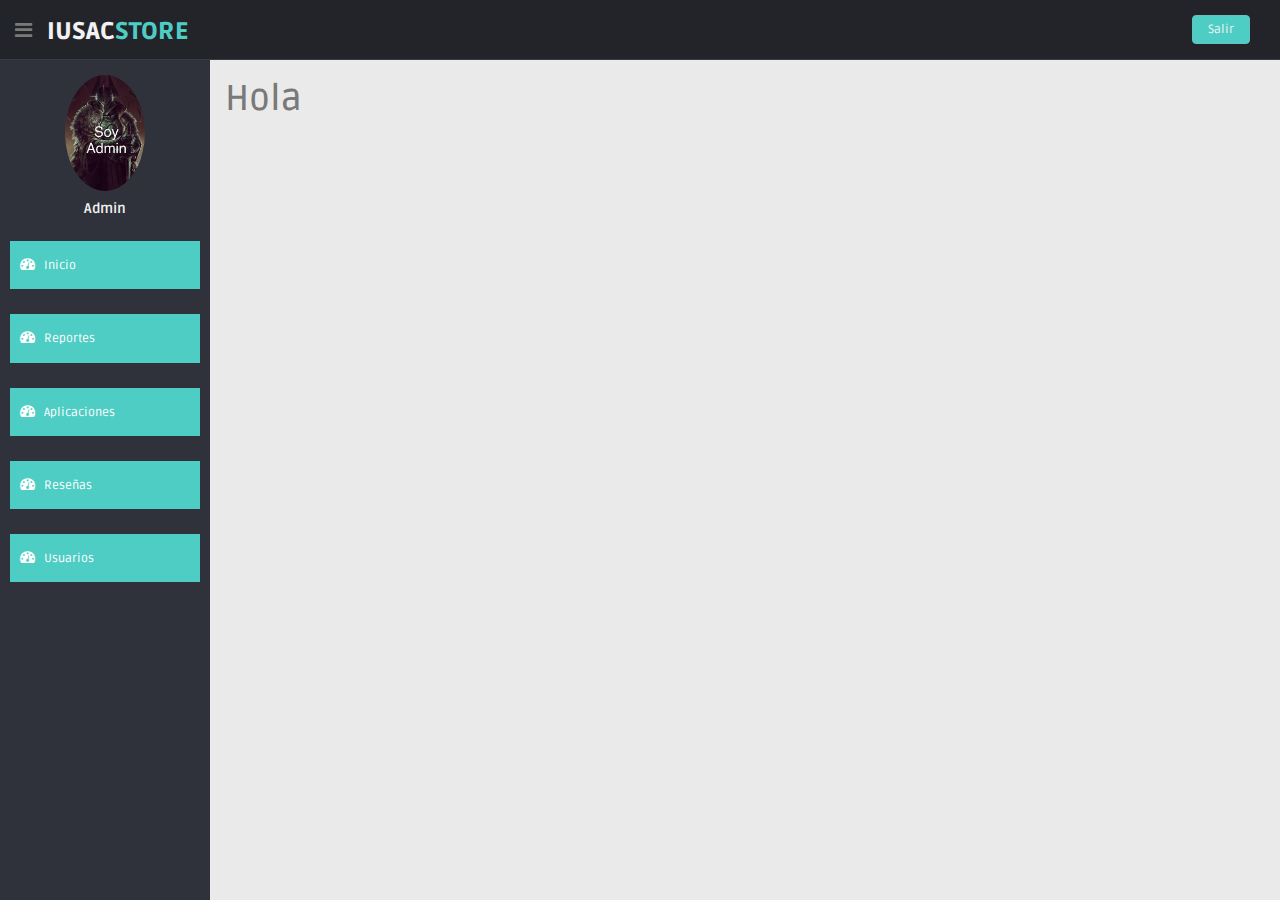
==== commit c1cc24a7: "Casi" ====
--- a/DashAdmin/index.html
+++ b/DashAdmin/index.html
@@ -108,410 +108,13 @@
     <!--main content start-->
     <section id="main-content">
       <section class="wrapper">
-        <div class="row">
-          <div class="col-lg-9 main-chart">
-            <!--CUSTOM CHART START -->
-            <div class="border-head">
-              <h3>Que pex</h3>
-            </div>
-            
-            <!--custom chart end-->
-            <div class="row mt">
-              <!-- SERVER STATUS PANELS -->
-              <div class="col-md-4 col-sm-4 mb">
-                <div class="grey-panel pn donut-chart">
-                  <div class="grey-header">
-                    <h5>SERVER LOAD</h5>
-                  </div>
-                  <canvas id="serverstatus01" height="120" width="120"></canvas>
-                  <script>
-                    var doughnutData = [{
-                        value: 70,
-                        color: "#FF6B6B"
-                      },
-                      {
-                        value: 30,
-                        color: "#fdfdfd"
-                      }
-                    ];
-                    var myDoughnut = new Chart(document.getElementById("serverstatus01").getContext("2d")).Doughnut(doughnutData);
-                  </script>
-                  <div class="row">
-                    <div class="col-sm-6 col-xs-6 goleft">
-                      <p>Usage<br/>Increase:</p>
-                    </div>
-                    <div class="col-sm-6 col-xs-6">
-                      <h2>21%</h2>
-                    </div>
-                  </div>
-                </div>
-                <!-- /grey-panel -->
-              </div>
-              <!-- /col-md-4-->
-              <div class="col-md-4 col-sm-4 mb">
-                <div class="darkblue-panel pn">
-                  <div class="darkblue-header">
-                    <h5>DROPBOX STATICS</h5>
-                  </div>
-                  <canvas id="serverstatus02" height="120" width="120"></canvas>
-                  <script>
-                    var doughnutData = [{
-                        value: 60,
-                        color: "#1c9ca7"
-                      },
-                      {
-                        value: 40,
-                        color: "#f68275"
-                      }
-                    ];
-                    var myDoughnut = new Chart(document.getElementById("serverstatus02").getContext("2d")).Doughnut(doughnutData);
-                  </script>
-                  <p>April 17, 2014</p>
-                  <footer>
-                    <div class="pull-left">
-                      <h5><i class="fa fa-hdd-o"></i> 17 GB</h5>
-                    </div>
-                    <div class="pull-right">
-                      <h5>60% Used</h5>
-                    </div>
-                  </footer>
-                </div>
-                <!--  /darkblue panel -->
-              </div>
-              <!-- /col-md-4 -->
-              <div class="col-md-4 col-sm-4 mb">
-                <!-- REVENUE PANEL -->
-                <div class="green-panel pn">
-                  <div class="green-header">
-                    <h5>REVENUE</h5>
-                  </div>
-                  <div class="chart mt">
-                    <div class="sparkline" data-type="line" data-resize="true" data-height="75" data-width="90%" data-line-width="1" data-line-color="#fff" data-spot-color="#fff" data-fill-color="" data-highlight-line-color="#fff" data-spot-radius="4" data-data="[200,135,667,333,526,996,564,123,890,464,655]"></div>
-                  </div>
-                  <p class="mt"><b>$ 17,980</b><br/>Month Income</p>
-                </div>
-              </div>
-              <!-- /col-md-4 -->
-            </div>
-            <!-- /row -->
-            <div class="row">
-              <!-- WEATHER PANEL -->
-              <div class="col-md-4 mb">
-                <div class="weather pn">
-                  <i class="fa fa-cloud fa-4x"></i>
-                  <h2>11º C</h2>
-                  <h4>BUDAPEST</h4>
-                </div>
-              </div>
-              <!-- /col-md-4-->
-              <!-- DIRECT MESSAGE PANEL -->
-              <div class="col-md-8 mb">
-                <div class="message-p pn">
-                  <div class="message-header">
-                    <h5>DIRECT MESSAGE</h5>
-                  </div>
-                  <div class="row">
-                    <div class="col-md-3 centered hidden-sm hidden-xs">
-                      <img src="img/ui-danro.jpg" class="img-circle" width="65">
-                    </div>
-                    <div class="col-md-9">
-                      <p>
-                        <name>Dan Rogers</name>
-                        sent you a message.
-                      </p>
-                      <p class="small">3 hours ago</p>
-                      <p class="message">Lorem Ipsum is simply dummy text of the printing and typesetting industry. Lorem Ipsum has been the industry's standard dummy text ever since the 1500s.</p>
-                      <form class="form-inline" role="form">
-                        <div class="form-group">
-                          <input type="text" class="form-control" id="exampleInputText" placeholder="Reply Dan">
-                        </div>
-                        <button type="submit" class="btn btn-default">Send</button>
-                      </form>
-                    </div>
-                  </div>
-                </div>
-                <!-- /Message Panel-->
-              </div>
-              <!-- /col-md-8  -->
-            </div>
-            <div class="row">
-              <!-- TWITTER PANEL -->
-              <div class="col-md-4 mb">
-                <div class="twitter-panel pn">
-                  <i class="fa fa-twitter fa-4x"></i>
-                  <p>Dashio is here! Take a look and enjoy this new Bootstrap Dashboard theme.</p>
-                  <p class="user">@Alvrz_is</p>
-                </div>
-              </div>
-              <!-- /col-md-4 -->
-              <div class="col-md-4 mb">
-                <!-- WHITE PANEL - TOP USER -->
-                <div class="white-panel pn">
-                  <div class="white-header">
-                    <h5>TOP USER</h5>
-                  </div>
-                  <p><img src="img/ui-zac.jpg" class="img-circle" width="50"></p>
-                  <p><b>Zac Snider</b></p>
-                  <div class="row">
-                    <div class="col-md-6">
-                      <p class="small mt">MEMBER SINCE</p>
-                      <p>2012</p>
-                    </div>
-                    <div class="col-md-6">
-                      <p class="small mt">TOTAL SPEND</p>
-                      <p>$ 47,60</p>
-                    </div>
-                  </div>
-                </div>
-              </div>
-              <!-- /col-md-4 -->
-              <div class="col-md-4 mb">
-                <!-- INSTAGRAM PANEL -->
-                <div class="instagram-panel pn">
-                  <i class="fa fa-instagram fa-4x"></i>
-                  <p>@THISISYOU<br/> 5 min. ago
-                  </p>
-                  <p><i class="fa fa-comment"></i> 18 | <i class="fa fa-heart"></i> 49</p>
-                </div>
-              </div>
-              <!-- /col-md-4 -->
-            </div>
-            <!-- /row -->
-            <div class="row">
-              <div class="col-lg-4 col-md-4 col-sm-4 mb">
-                <div class="product-panel-2 pn">
-                  <div class="badge badge-hot">HOT</div>
-                  <img src="img/product.jpg" width="200" alt="">
-                  <h5 class="mt">Flat Pack Heritage</h5>
-                  <h6>TOTAL SALES: 1388</h6>
-                  <button class="btn btn-small btn-theme04">FULL REPORT</button>
-                </div>
-              </div>
-              <!-- /col-md-4 -->
-              <!--  PROFILE 02 PANEL -->
-              <div class="col-lg-4 col-md-4 col-sm-4 mb">
-                <div class="content-panel pn">
-                  <div id="profile-02">
-                    <div class="user">
-                      <img src="img/friends/fr-06.jpg" class="img-circle" width="80">
-                      <h4>DJ SHERMAN</h4>
-                    </div>
-                  </div>
-                  <div class="pr2-social centered">
-                    <a href="#"><i class="fa fa-twitter"></i></a>
-                    <a href="#"><i class="fa fa-facebook"></i></a>
-                    <a href="#"><i class="fa fa-dribbble"></i></a>
-                  </div>
-                </div>
-                <!-- /panel -->
-              </div>
-              <!--/ col-md-4 -->
-              <div class="col-md-4 col-sm-4 mb">
-                <div class="green-panel pn">
-                  <div class="green-header">
-                    <h5>DISK SPACE</h5>
-                  </div>
-                  <canvas id="serverstatus03" height="120" width="120"></canvas>
-                  <script>
-                    var doughnutData = [{
-                        value: 60,
-                        color: "#2b2b2b"
-                      },
-                      {
-                        value: 40,
-                        color: "#fffffd"
-                      }
-                    ];
-                    var myDoughnut = new Chart(document.getElementById("serverstatus03").getContext("2d")).Doughnut(doughnutData);
-                  </script>
-                  <h3>60% USED</h3>
-                </div>
-              </div>
-              <!-- /col-md-4 -->
-            </div>
-            <!-- /row -->
-          </div>
-          <!-- /col-lg-9 END SECTION MIDDLE -->
-          <!-- **********************************************************************************************************************************************************
-              RIGHT SIDEBAR CONTENT
-              *********************************************************************************************************************************************************** -->
-          <div class="col-lg-3 ds">
-            <!--COMPLETED ACTIONS DONUTS CHART-->
-            <div class="donut-main">
-              <h4>COMPLETED ACTIONS & PROGRESS</h4>
-              <canvas id="newchart" height="130" width="130"></canvas>
-              <script>
-                var doughnutData = [{
-                    value: 70,
-                    color: "#4ECDC4"
-                  },
-                  {
-                    value: 30,
-                    color: "#fdfdfd"
-                  }
-                ];
-                var myDoughnut = new Chart(document.getElementById("newchart").getContext("2d")).Doughnut(doughnutData);
-              </script>
-            </div>
-            <!--NEW EARNING STATS -->
-            <div class="panel terques-chart">
-              <div class="panel-body">
-                <div class="chart">
-                  <div class="centered">
-                    <span>TODAY EARNINGS</span>
-                    <strong>$ 890,00 | 15%</strong>
-                  </div>
-                  <br>
-                  <div class="sparkline" data-type="line" data-resize="true" data-height="75" data-width="90%" data-line-width="1" data-line-color="#fff" data-spot-color="#fff" data-fill-color="" data-highlight-line-color="#fff" data-spot-radius="4" data-data="[200,135,667,333,526,996,564,123,890,564,455]"></div>
-                </div>
-              </div>
-            </div>
-            <!--new earning end-->
-            <!-- RECENT ACTIVITIES SECTION -->
-            <h4 class="centered mt">RECENT ACTIVITY</h4>
-            <!-- First Activity -->
-            <div class="desc">
-              <div class="thumb">
-                <span class="badge bg-theme"><i class="fa fa-clock-o"></i></span>
-              </div>
-              <div class="details">
-                <p>
-                  <muted>Just Now</muted>
-                  <br/>
-                  <a href="#">Paul Rudd</a> purchased an item.<br/>
-                </p>
-              </div>
-            </div>
-            <!-- Second Activity -->
-            <div class="desc">
-              <div class="thumb">
-                <span class="badge bg-theme"><i class="fa fa-clock-o"></i></span>
-              </div>
-              <div class="details">
-                <p>
-                  <muted>2 Minutes Ago</muted>
-                  <br/>
-                  <a href="#">James Brown</a> subscribed to your newsletter.<br/>
-                </p>
-              </div>
-            </div>
-            <!-- Third Activity -->
-            <div class="desc">
-              <div class="thumb">
-                <span class="badge bg-theme"><i class="fa fa-clock-o"></i></span>
-              </div>
-              <div class="details">
-                <p>
-                  <muted>3 Hours Ago</muted>
-                  <br/>
-                  <a href="#">Diana Kennedy</a> purchased a year subscription.<br/>
-                </p>
-              </div>
-            </div>
-            <!-- Fourth Activity -->
-            <div class="desc">
-              <div class="thumb">
-                <span class="badge bg-theme"><i class="fa fa-clock-o"></i></span>
-              </div>
-              <div class="details">
-                <p>
-                  <muted>7 Hours Ago</muted>
-                  <br/>
-                  <a href="#">Brando Page</a> purchased a year subscription.<br/>
-                </p>
-              </div>
-            </div>
-            <!-- USERS ONLINE SECTION -->
-            <h4 class="centered mt">TEAM MEMBERS ONLINE</h4>
-            <!-- First Member -->
-            <div class="desc">
-              <div class="thumb">
-                <img class="img-circle" src="img/ui-divya.jpg" width="35px" height="35px" align="">
-              </div>
-              <div class="details">
-                <p>
-                  <a href="#">DIVYA MANIAN</a><br/>
-                  <muted>Available</muted>
-                </p>
-              </div>
-            </div>
-            <!-- Second Member -->
-            <div class="desc">
-              <div class="thumb">
-                <img class="img-circle" src="img/ui-sherman.jpg" width="35px" height="35px" align="">
-              </div>
-              <div class="details">
-                <p>
-                  <a href="#">DJ SHERMAN</a><br/>
-                  <muted>I am Busy</muted>
-                </p>
-              </div>
-            </div>
-            <!-- Third Member -->
-            <div class="desc">
-              <div class="thumb">
-                <img class="img-circle" src="img/ui-danro.jpg" width="35px" height="35px" align="">
-              </div>
-              <div class="details">
-                <p>
-                  <a href="#">DAN ROGERS</a><br/>
-                  <muted>Available</muted>
-                </p>
-              </div>
-            </div>
-            <!-- Fourth Member -->
-            <div class="desc">
-              <div class="thumb">
-                <img class="img-circle" src="img/ui-zac.jpg" width="35px" height="35px" align="">
-              </div>
-              <div class="details">
-                <p>
-                  <a href="#">Zac Sniders</a><br/>
-                  <muted>Available</muted>
-                </p>
-              </div>
-            </div>
-            <!-- CALENDAR-->
-            <div id="calendar" class="mb">
-              <div class="panel green-panel no-margin">
-                <div class="panel-body">
-                  <div id="date-popover" class="popover top" style="cursor: pointer; disadding: block; margin-left: 33%; margin-top: -50px; width: 175px;">
-                    <div class="arrow"></div>
-                    <h3 class="popover-title" style="disadding: none;"></h3>
-                    <div id="date-popover-content" class="popover-content"></div>
-                  </div>
-                  <div id="my-calendar"></div>
-                </div>
-              </div>
-            </div>
-            <!-- / calendar -->
-          </div>
-          <!-- /col-lg-3 -->
-        </div>
+        <h1>Hola</h5>
         <!-- /row -->
       </section>
     </section>
     <!--main content end-->
     <!--footer start-->
-    <footer class="site-footer">
-      <div class="text-center">
-        <p>
-          &copy; Copyrights <strong>Dashio</strong>. All Rights Reserved
-        </p>
-        <div class="credits">
-          <!--
-            You are NOT allowed to delete the credit link to TemplateMag with free version.
-            You can delete the credit link only if you bought the pro version.
-            Buy the pro version with working PHP/AJAX contact form: https://templatemag.com/dashio-bootstrap-admin-template/
-            Licensing information: https://templatemag.com/license/
-          -->
-          Created with Dashio template by <a href="https://templatemag.com/">TemplateMag</a>
-        </div>
-        <a href="index.html#" class="go-top">
-          <i class="fa fa-angle-up"></i>
-          </a>
-      </div>
-    </footer>
+    
     <!--footer end-->
   </section>
   <!-- js placed at the end of the document so the pages load faster -->
@@ -530,48 +133,7 @@
   <script src="lib/sparkline-chart.js"></script>
   <script src="lib/zabuto_calendar.js"></script>
   
-  <script type="application/javascript">
-    $(document).ready(function() {
-      $("#date-popover").popover({
-        html: true,
-        trigger: "manual"
-      });
-      $("#date-popover").hide();
-      $("#date-popover").click(function(e) {
-        $(this).hide();
-      });
-
-      $("#my-calendar").zabuto_calendar({
-        action: function() {
-          return myDateFunction(this.id, false);
-        },
-        action_nav: function() {
-          return myNavFunction(this.id);
-        },
-        ajax: {
-          url: "show_data.php?action=1",
-          modal: true
-        },
-        legend: [{
-            type: "text",
-            label: "Special event",
-            badge: "00"
-          },
-          {
-            type: "block",
-            label: "Regular event",
-          }
-        ]
-      });
-    });
-
-    function myNavFunction(id) {
-      $("#date-popover").hide();
-      var nav = $("#" + id).data("navigation");
-      var to = $("#" + id).data("to");
-      console.log('nav ' + nav + ' to: ' + to.month + '/' + to.year);
-    }
-  </script>
+  
 </body>
 
 </html>
